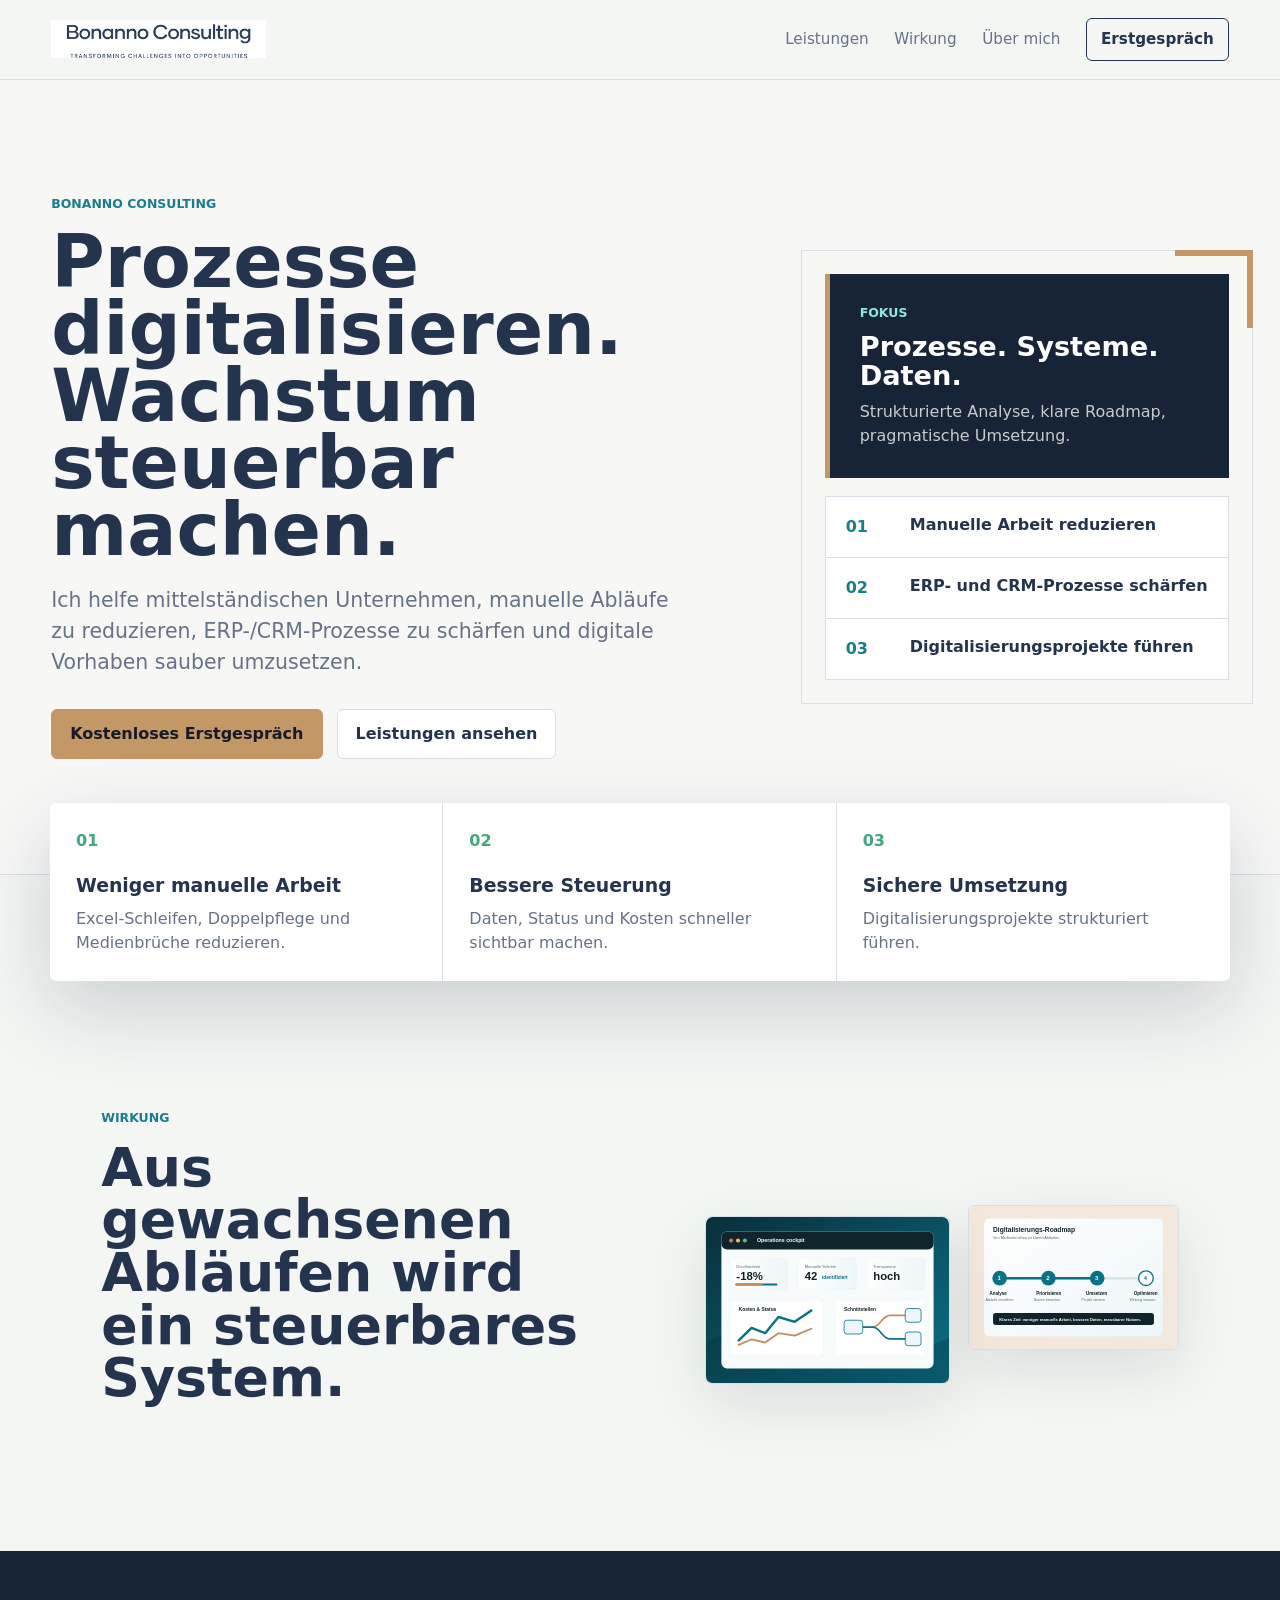
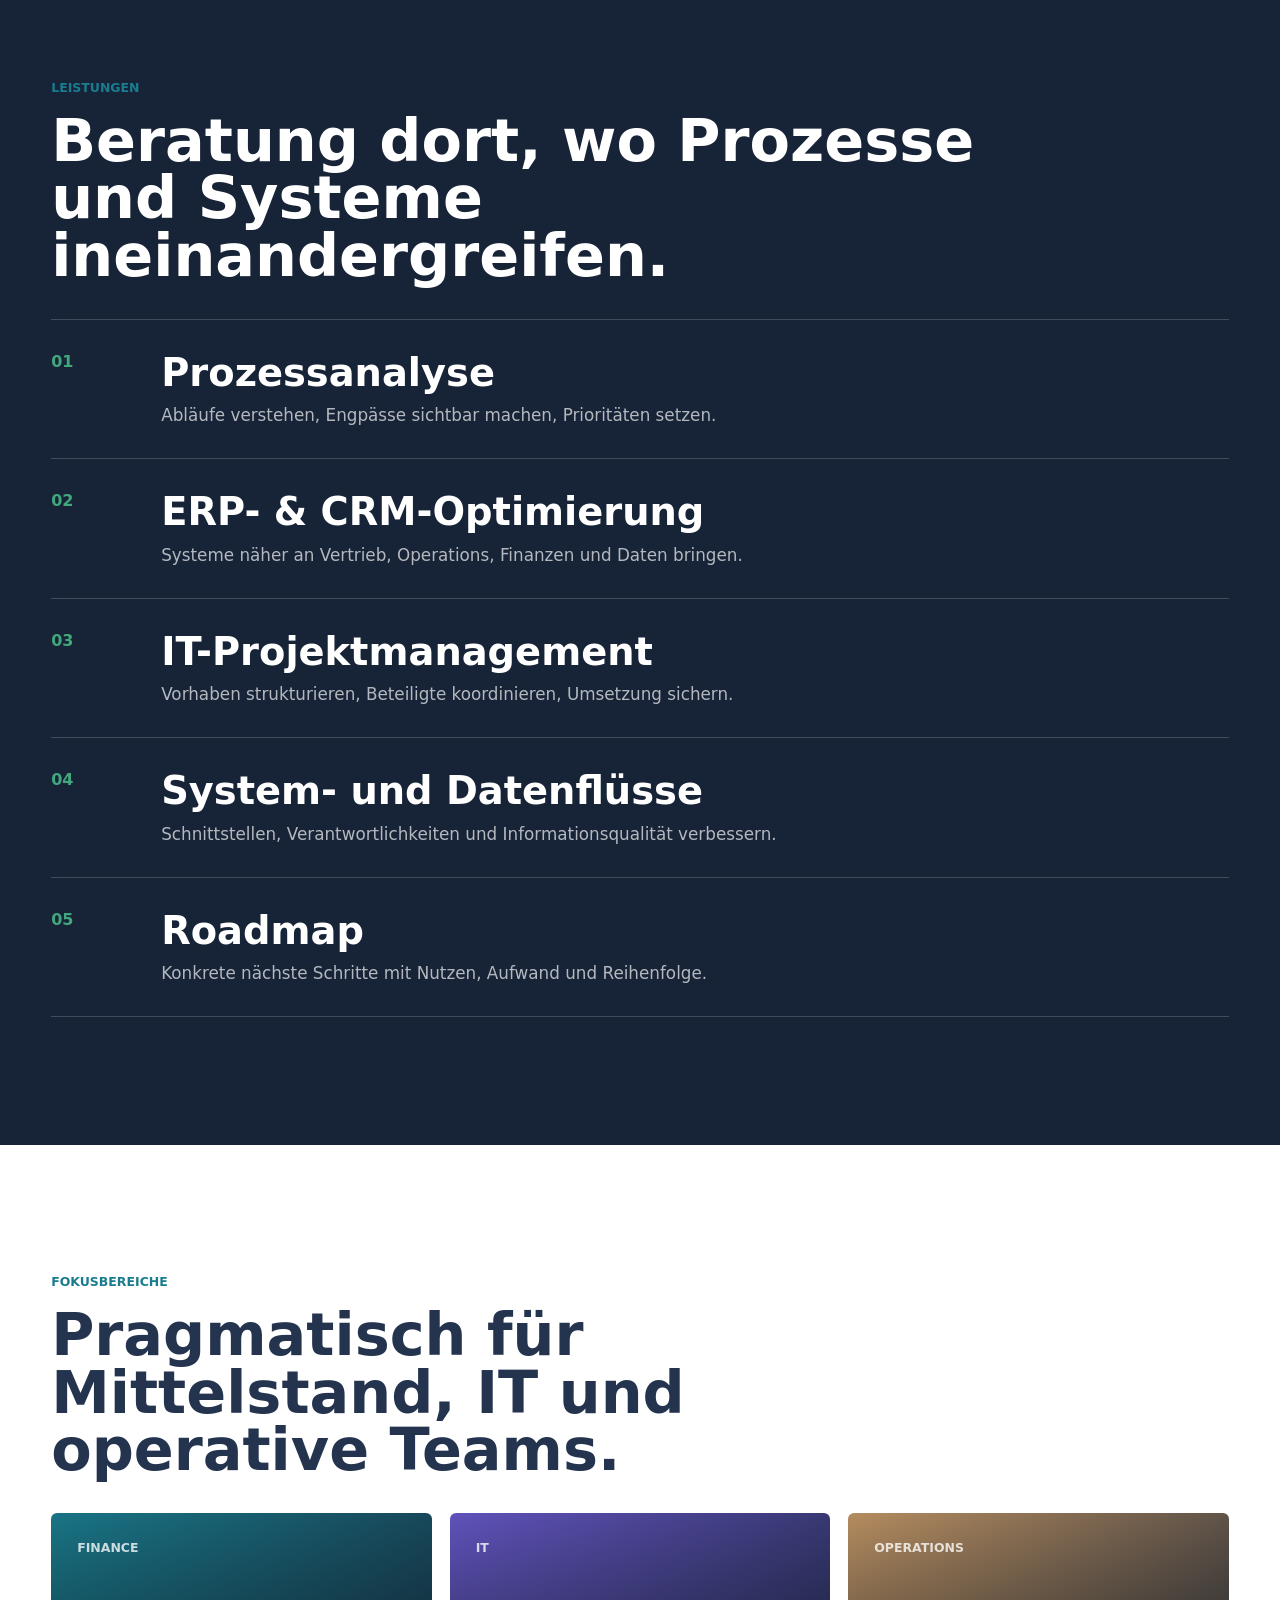
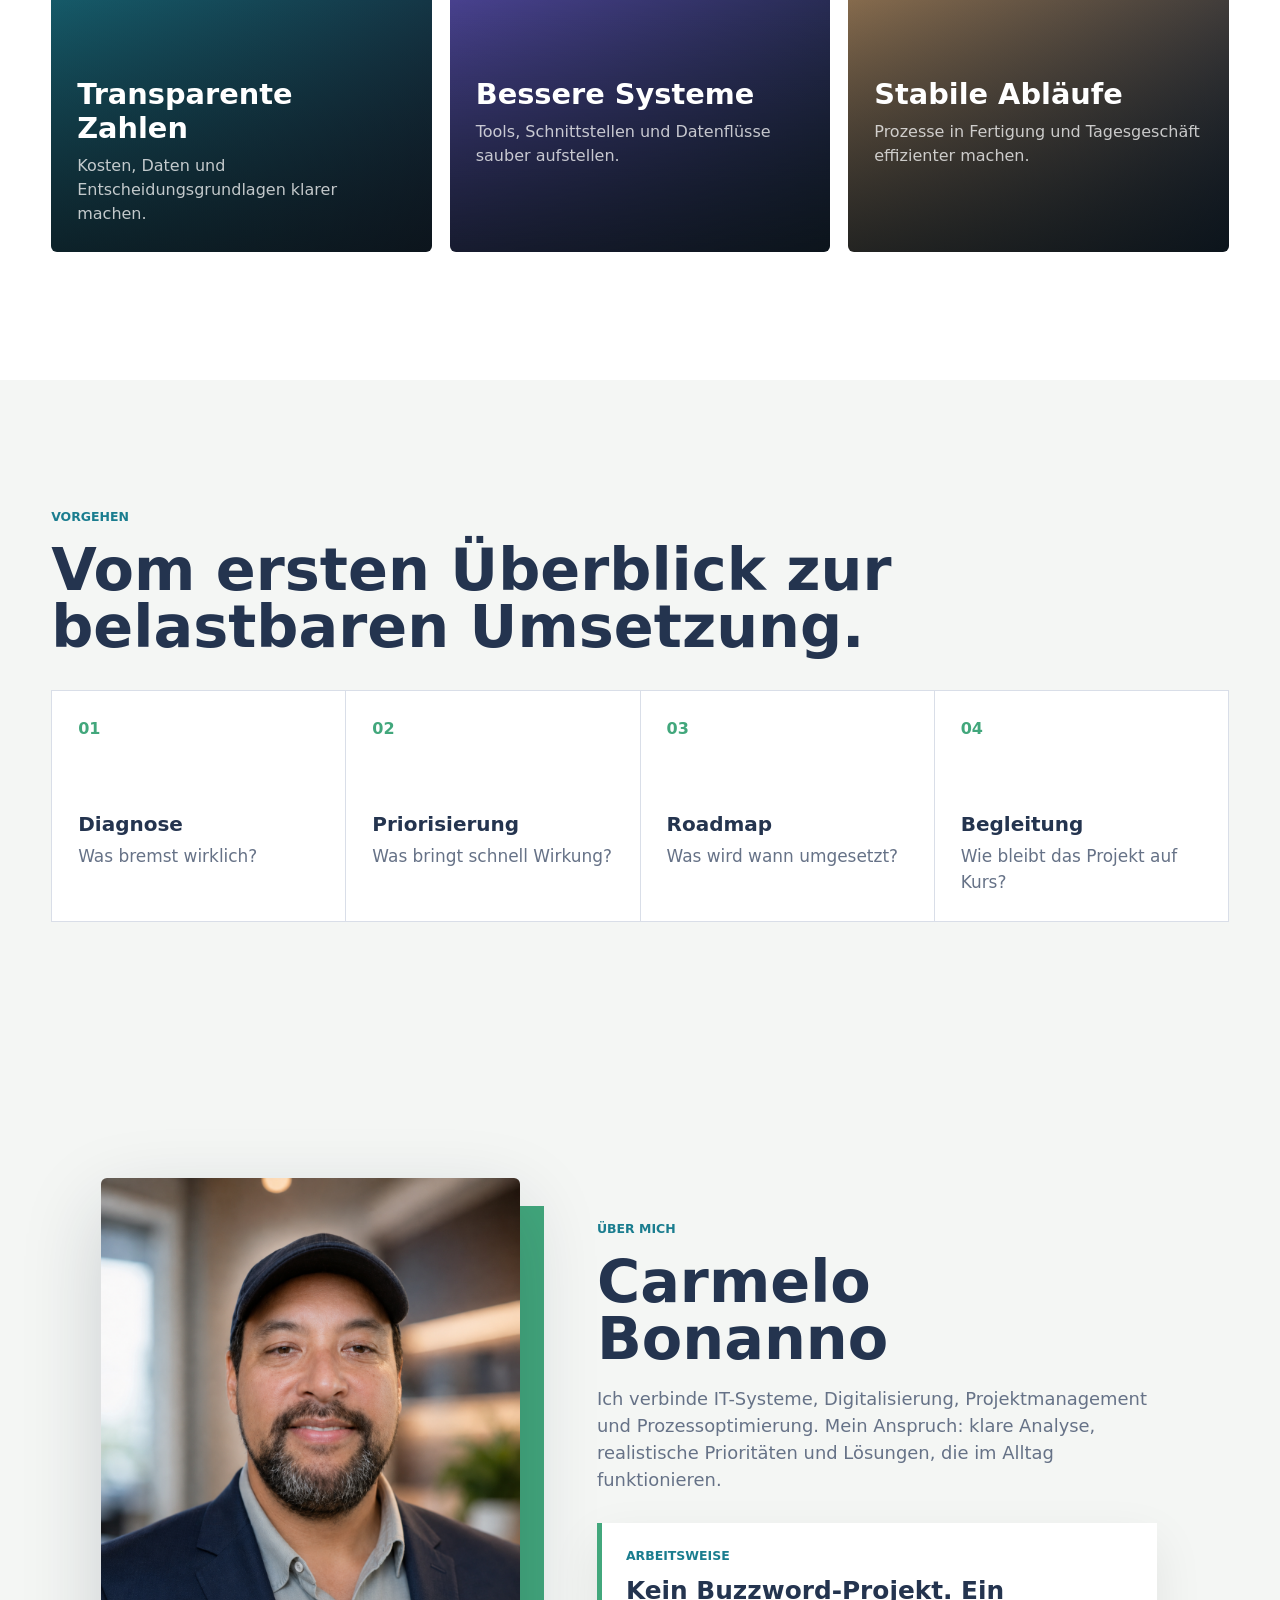
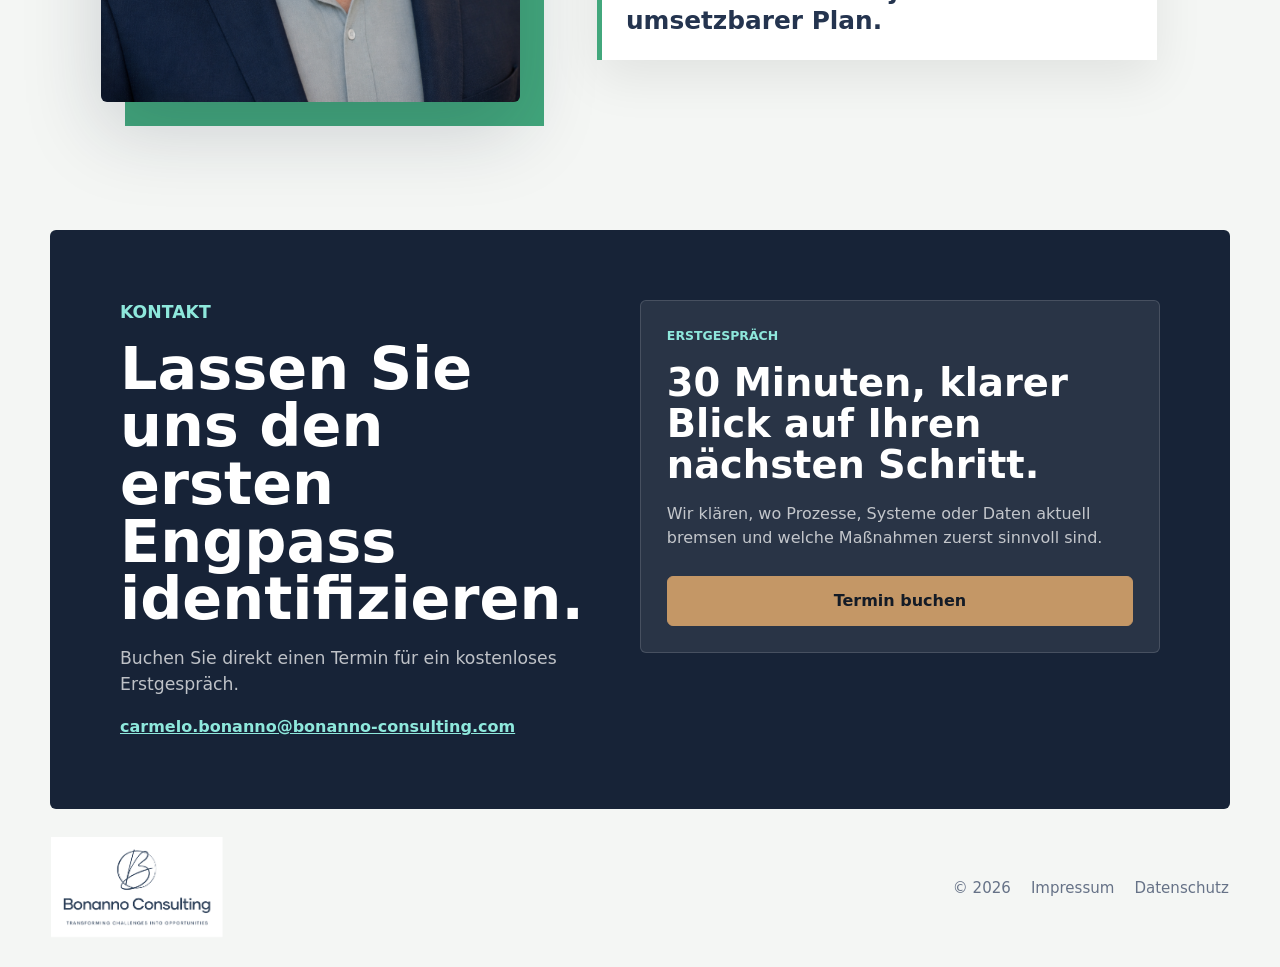
==== index.html @ 6b0d4506 "Initial Bonanno Consulting website" ====
<!doctype html>
<html lang="de">
  <head>
    <meta charset="utf-8" />
    <meta name="viewport" content="width=device-width, initial-scale=1" />
    <title>Bonanno Consulting | Digitalisierung und Prozessoptimierung</title>
    <meta
      name="description"
      content="Bonanno Consulting unterstützt mittelständische Unternehmen bei Digitalisierung, ERP-/CRM-Prozessen und IT-Projektmanagement."
    />
    <link rel="stylesheet" href="styles.css" />
  </head>
  <body>
    <header class="site-header">
      <a class="brand" href="#top" aria-label="Bonanno Consulting Startseite">
        <img src="assets/bonanno-consulting-logo.png" alt="Bonanno Consulting" />
      </a>
      <nav class="main-nav" aria-label="Hauptnavigation">
        <a href="#leistungen">Leistungen</a>
        <a href="#wirkung">Wirkung</a>
        <a href="#ueber-mich">Über mich</a>
        <a class="nav-cta" href="https://cal.eu/carmelo-bonanno" target="_blank" rel="noopener">
          Erstgespräch
        </a>
      </nav>
    </header>

    <main id="top">
      <section class="hero">
        <div class="hero-copy">
          <p class="eyebrow">Bonanno Consulting</p>
          <h1>Prozesse digitalisieren. Wachstum steuerbar machen.</h1>
          <p>
            Ich helfe mittelständischen Unternehmen, manuelle Abläufe zu reduzieren,
            ERP-/CRM-Prozesse zu schärfen und digitale Vorhaben sauber umzusetzen.
          </p>
          <div class="hero-actions">
            <a
              class="button primary"
              href="https://cal.eu/carmelo-bonanno"
              target="_blank"
              rel="noopener"
            >
              Kostenloses Erstgespräch
            </a>
            <a class="button ghost" href="#leistungen">Leistungen ansehen</a>
          </div>
        </div>

        <div class="hero-stage" aria-label="Beratungsfokus">
          <aside class="hero-card">
            <span>Fokus</span>
            <strong>Prozesse. Systeme. Daten.</strong>
            <p>Strukturierte Analyse, klare Roadmap, pragmatische Umsetzung.</p>
          </aside>
          <div class="brief-list" aria-label="Typische Ergebnisse">
            <div>
              <span>01</span>
              <strong>Manuelle Arbeit reduzieren</strong>
            </div>
            <div>
              <span>02</span>
              <strong>ERP- und CRM-Prozesse schärfen</strong>
            </div>
            <div>
              <span>03</span>
              <strong>Digitalisierungsprojekte führen</strong>
            </div>
          </div>
        </div>
      </section>

      <section class="impact-strip" aria-label="Kernnutzen">
        <article>
          <span>01</span>
          <strong>Weniger manuelle Arbeit</strong>
          <p>Excel-Schleifen, Doppelpflege und Medienbrüche reduzieren.</p>
        </article>
        <article>
          <span>02</span>
          <strong>Bessere Steuerung</strong>
          <p>Daten, Status und Kosten schneller sichtbar machen.</p>
        </article>
        <article>
          <span>03</span>
          <strong>Sichere Umsetzung</strong>
          <p>Digitalisierungsprojekte strukturiert führen.</p>
        </article>
      </section>

      <section class="section split-intro" id="wirkung" aria-labelledby="wirkung-title">
        <div>
          <p class="eyebrow">Wirkung</p>
          <h2 id="wirkung-title">Aus gewachsenen Abläufen wird ein steuerbares System.</h2>
        </div>
        <div class="visual-stack">
          <img src="assets/systems-dashboard.svg" alt="Dashboard für Prozess- und Systemtransparenz" />
          <img src="assets/process-map.svg" alt="Roadmap für Digitalisierungsprojekte" />
        </div>
      </section>

      <section class="section capabilities" id="leistungen" aria-labelledby="leistungen-title">
        <div class="section-heading">
          <p class="eyebrow">Leistungen</p>
          <h2 id="leistungen-title">Beratung dort, wo Prozesse und Systeme ineinandergreifen.</h2>
        </div>
        <div class="capability-list">
          <article>
            <span>01</span>
            <div>
              <h3>Prozessanalyse</h3>
              <p>Abläufe verstehen, Engpässe sichtbar machen, Prioritäten setzen.</p>
            </div>
          </article>
          <article>
            <span>02</span>
            <div>
              <h3>ERP- & CRM-Optimierung</h3>
              <p>Systeme näher an Vertrieb, Operations, Finanzen und Daten bringen.</p>
            </div>
          </article>
          <article>
            <span>03</span>
            <div>
              <h3>IT-Projektmanagement</h3>
              <p>Vorhaben strukturieren, Beteiligte koordinieren, Umsetzung sichern.</p>
            </div>
          </article>
          <article>
            <span>04</span>
            <div>
              <h3>System- und Datenflüsse</h3>
              <p>Schnittstellen, Verantwortlichkeiten und Informationsqualität verbessern.</p>
            </div>
          </article>
          <article>
            <span>05</span>
            <div>
              <h3>Roadmap</h3>
              <p>Konkrete nächste Schritte mit Nutzen, Aufwand und Reihenfolge.</p>
            </div>
          </article>
        </div>
      </section>

      <section class="section focus" aria-labelledby="fokus-title">
        <div class="section-heading">
          <p class="eyebrow">Fokusbereiche</p>
          <h2 id="fokus-title">Pragmatisch für Mittelstand, IT und operative Teams.</h2>
        </div>
        <div class="focus-grid">
          <article>
            <span>Finance</span>
            <h3>Transparente Zahlen</h3>
            <p>Kosten, Daten und Entscheidungsgrundlagen klarer machen.</p>
          </article>
          <article>
            <span>IT</span>
            <h3>Bessere Systeme</h3>
            <p>Tools, Schnittstellen und Datenflüsse sauber aufstellen.</p>
          </article>
          <article>
            <span>Operations</span>
            <h3>Stabile Abläufe</h3>
            <p>Prozesse in Fertigung und Tagesgeschäft effizienter machen.</p>
          </article>
        </div>
      </section>

      <section class="section method" aria-labelledby="vorgehen-title">
        <div class="section-heading">
          <p class="eyebrow">Vorgehen</p>
          <h2 id="vorgehen-title">Vom ersten Überblick zur belastbaren Umsetzung.</h2>
        </div>
        <div class="method-grid">
          <article>
            <strong>01</strong>
            <h3>Diagnose</h3>
            <p>Was bremst wirklich?</p>
          </article>
          <article>
            <strong>02</strong>
            <h3>Priorisierung</h3>
            <p>Was bringt schnell Wirkung?</p>
          </article>
          <article>
            <strong>03</strong>
            <h3>Roadmap</h3>
            <p>Was wird wann umgesetzt?</p>
          </article>
          <article>
            <strong>04</strong>
            <h3>Begleitung</h3>
            <p>Wie bleibt das Projekt auf Kurs?</p>
          </article>
        </div>
      </section>

      <section class="section about" id="ueber-mich" aria-labelledby="ueber-title">
        <div class="about-image">
          <img src="assets/carmelo-bonanno.png" alt="Carmelo Bonanno" />
        </div>
        <div class="about-copy">
          <p class="eyebrow">Über mich</p>
          <h2 id="ueber-title">Carmelo Bonanno</h2>
          <p>
            Ich verbinde IT-Systeme, Digitalisierung, Projektmanagement und
            Prozessoptimierung. Mein Anspruch: klare Analyse, realistische Prioritäten und
            Lösungen, die im Alltag funktionieren.
          </p>
          <div class="quote-card">
            <span>Arbeitsweise</span>
            <strong>Kein Buzzword-Projekt. Ein umsetzbarer Plan.</strong>
          </div>
        </div>
      </section>

      <section class="section contact" id="kontakt" aria-labelledby="kontakt-title">
        <div class="contact-copy">
          <p class="eyebrow">Kontakt</p>
          <h2 id="kontakt-title">Lassen Sie uns den ersten Engpass identifizieren.</h2>
          <p>Buchen Sie direkt einen Termin für ein kostenloses Erstgespräch.</p>
          <a href="mailto:carmelo.bonanno@bonanno-consulting.com">
            carmelo.bonanno@bonanno-consulting.com
          </a>
        </div>
        <div class="booking-card">
          <span>Erstgespräch</span>
          <strong>30 Minuten, klarer Blick auf Ihren nächsten Schritt.</strong>
          <p>
            Wir klären, wo Prozesse, Systeme oder Daten aktuell bremsen und welche
            Maßnahmen zuerst sinnvoll sind.
          </p>
          <a
            class="button primary"
            href="https://cal.eu/carmelo-bonanno"
            target="_blank"
            rel="noopener"
          >
            Termin buchen
          </a>
        </div>
      </section>
    </main>

    <footer class="site-footer">
      <img src="assets/bonanno-consulting-logo.png" alt="Bonanno Consulting" />
      <div class="footer-links">
        <span>© 2026</span>
        <a href="impressum.html">Impressum</a>
        <a href="datenschutz.html">Datenschutz</a>
      </div>
    </footer>

  </body>
</html>
---- styles.css ----
:root {
  --bg: #f4f6f4;
  --surface: #ffffff;
  --ink: #24344f;
  --muted: #667287;
  --line: #d9dee8;
  --dark: #172337;
  --dark-soft: #22324c;
  --accent: #1a7d8f;
  --green: #42a77c;
  --purple: #6758c9;
  --warm: #c49766;
  --shadow: 0 28px 80px rgba(23, 35, 55, 0.18);
}

* {
  box-sizing: border-box;
}

html {
  scroll-behavior: smooth;
}

body {
  margin: 0;
  background: var(--bg);
  color: var(--ink);
  font-family:
    "Avenir Next", Avenir, "Helvetica Neue", ui-sans-serif, system-ui, sans-serif;
  line-height: 1.5;
}

img {
  display: block;
  max-width: 100%;
}

a {
  color: inherit;
}

.site-header {
  position: sticky;
  top: 0;
  z-index: 20;
  display: flex;
  align-items: center;
  justify-content: space-between;
  gap: 24px;
  padding: 18px clamp(20px, 4vw, 58px);
  background: rgba(244, 246, 244, 0.92);
  border-bottom: 1px solid rgba(217, 223, 220, 0.9);
  backdrop-filter: blur(18px);
}

.brand {
  display: block;
  width: 218px;
  height: 38px;
  overflow: hidden;
  text-decoration: none;
}

.brand img {
  width: 218px;
  height: auto;
  transform: translateY(-72px);
}

.main-nav {
  display: flex;
  align-items: center;
  gap: clamp(14px, 2vw, 30px);
  color: var(--muted);
  font-size: 0.95rem;
}

.main-nav a {
  text-decoration: none;
}

.main-nav a:hover,
.main-nav a:focus-visible {
  color: var(--ink);
}

.nav-cta {
  padding: 9px 14px;
  border: 1px solid var(--ink);
  border-radius: 6px;
  color: var(--ink) !important;
  font-weight: 820;
}

.hero {
  position: relative;
  display: grid;
  grid-template-columns: minmax(0, 1fr) minmax(340px, 0.58fr);
  gap: clamp(34px, 6vw, 98px);
  align-items: center;
  min-height: min(700px, calc(100vh - 75px));
  padding: clamp(76px, 9vw, 118px) clamp(20px, 4vw, 58px);
  overflow: hidden;
  background: #f7f8f6;
  color: var(--ink);
  isolation: isolate;
}

.hero::after {
  display: none;
}

.hero::before {
  position: absolute;
  inset: 0;
  z-index: -1;
  border-bottom: 1px solid var(--line);
  content: "";
}

.hero-copy,
.hero-card {
  position: relative;
  z-index: 2;
}

.hero-copy {
  max-width: 820px;
}

.eyebrow {
  margin: 0 0 14px;
  color: var(--accent);
  font-size: 0.78rem;
  font-weight: 900;
  letter-spacing: 0;
  text-transform: uppercase;
}

.hero .eyebrow,
.capabilities .eyebrow {
  color: var(--accent);
}

h1,
h2,
h3,
p {
  margin-top: 0;
}

h1 {
  max-width: 780px;
  margin-bottom: 22px;
  font-family: "Avenir Next", Avenir, "Helvetica Neue", ui-sans-serif, system-ui, sans-serif;
  font-size: clamp(2.9rem, 5.7vw, 5.55rem);
  font-weight: 900;
  line-height: 0.92;
  letter-spacing: 0;
}

h2 {
  max-width: 930px;
  margin-bottom: 18px;
  font-size: clamp(2.2rem, 4.6vw, 4.25rem);
  line-height: 0.98;
  letter-spacing: 0;
}

h3 {
  margin-bottom: 8px;
  font-size: 1.25rem;
  line-height: 1.18;
}

.hero-copy p:not(.eyebrow) {
  max-width: 640px;
  color: var(--muted);
  font-size: clamp(1.1rem, 1.6vw, 1.32rem);
}

.hero-actions {
  display: flex;
  flex-wrap: wrap;
  gap: 14px;
  margin-top: 32px;
}

.button {
  display: inline-flex;
  min-height: 50px;
  align-items: center;
  justify-content: center;
  padding: 12px 18px;
  border-radius: 6px;
  font-weight: 860;
  text-decoration: none;
  cursor: pointer;
}

.button.primary {
  border: 1px solid var(--warm);
  background: var(--warm);
  color: #141b26;
}

.button.ghost {
  border: 1px solid var(--line);
  background: #fff;
  color: var(--ink);
}

.button:hover,
.button:focus-visible {
  transform: translateY(-1px);
}

.hero-stage {
  position: relative;
  z-index: 2;
  display: grid;
  gap: 18px;
}

.hero-stage::before {
  position: absolute;
  inset: -24px;
  z-index: -1;
  border: 1px solid var(--line);
  content: "";
}

.hero-stage::after {
  position: absolute;
  top: -24px;
  right: -24px;
  width: 72px;
  height: 72px;
  border-top: 6px solid var(--warm);
  border-right: 6px solid var(--warm);
  content: "";
}

.hero-card {
  padding: 30px;
  border-left: 5px solid var(--warm);
  background: var(--dark);
  color: #fff;
}

.hero-card span,
.quote-card span,
.focus-grid span {
  display: block;
  margin-bottom: 10px;
  color: #8ee8dc;
  font-size: 0.78rem;
  font-weight: 900;
  text-transform: uppercase;
}

.brief-list {
  display: grid;
  border: 1px solid var(--line);
  background: #fff;
}

.brief-list div {
  display: grid;
  grid-template-columns: 48px minmax(0, 1fr);
  gap: 16px;
  padding: 18px 20px;
  border-bottom: 1px solid var(--line);
}

.brief-list div:last-child {
  border-bottom: 0;
}

.brief-list span {
  color: var(--accent);
  font-weight: 900;
}

.brief-list strong {
  font-size: 1rem;
  line-height: 1.25;
}

.hero-card strong {
  display: block;
  margin-bottom: 10px;
  font-size: 1.7rem;
  line-height: 1.05;
}

.hero-card p {
  margin-bottom: 0;
  color: rgba(255, 255, 255, 0.76);
}

.impact-strip {
  position: relative;
  z-index: 3;
  display: grid;
  grid-template-columns: repeat(3, minmax(0, 1fr));
  max-width: 1180px;
  margin: -72px auto 0;
  border-radius: 6px;
  background: #fff;
  box-shadow: var(--shadow);
}

.impact-strip article {
  min-height: 160px;
  padding: 26px;
  border-right: 1px solid var(--line);
}

.impact-strip article:last-child {
  border-right: 0;
}

.impact-strip span {
  display: block;
  margin-bottom: 18px;
  color: var(--green);
  font-weight: 900;
}

.impact-strip strong {
  display: block;
  margin-bottom: 8px;
  font-size: 1.18rem;
}

.impact-strip p {
  margin-bottom: 0;
  color: var(--muted);
}

.section {
  padding: clamp(78px, 10vw, 132px) clamp(20px, 4vw, 58px);
}

.section-heading,
.split-intro,
.capability-list,
.focus-grid,
.method-grid,
.about,
.contact {
  max-width: 1180px;
  margin-right: auto;
  margin-left: auto;
}

.section-heading {
  margin-bottom: 34px;
}

.split-intro {
  display: grid;
  grid-template-columns: minmax(520px, 1fr) minmax(420px, 0.9fr);
  gap: clamp(32px, 6vw, 86px);
  align-items: center;
}

.split-intro h2 {
  font-size: clamp(2.6rem, 4.2vw, 4.7rem);
}

.visual-stack {
  display: grid;
  grid-template-columns: 1fr 0.86fr;
  gap: 18px;
  align-items: end;
}

.visual-stack img {
  width: 100%;
  border: 1px solid var(--line);
  border-radius: 6px;
  box-shadow: 0 20px 60px rgba(8, 15, 18, 0.1);
}

.visual-stack img:first-child {
  transform: translateY(34px);
}

.capabilities {
  background: var(--dark);
  color: #fff;
}

.capability-list {
  border-top: 1px solid rgba(255, 255, 255, 0.18);
}

.capability-list article {
  display: grid;
  grid-template-columns: 90px minmax(0, 1fr);
  gap: 20px;
  padding: 30px 0;
  border-bottom: 1px solid rgba(255, 255, 255, 0.18);
}

.capability-list span {
  color: var(--green);
  font-weight: 900;
}

.capability-list h3 {
  max-width: 680px;
  font-size: clamp(1.6rem, 3vw, 2.5rem);
}

.capability-list p {
  max-width: 680px;
  margin-bottom: 0;
  color: rgba(255, 255, 255, 0.68);
  font-size: 1.05rem;
}

.focus {
  background: #fff;
}

.focus-grid {
  display: grid;
  grid-template-columns: repeat(3, minmax(0, 1fr));
  gap: 18px;
}

.focus-grid article {
  min-height: 300px;
  padding: 26px;
  border-radius: 6px;
  color: #fff;
  background:
    linear-gradient(180deg, rgba(8, 15, 18, 0.08), rgba(8, 15, 18, 0.72)),
    linear-gradient(135deg, var(--accent), var(--dark));
}

.focus-grid article:nth-child(2) {
  background:
    linear-gradient(180deg, rgba(8, 15, 18, 0.08), rgba(8, 15, 18, 0.74)),
    linear-gradient(135deg, var(--purple), var(--dark));
}

.focus-grid article:nth-child(3) {
  background:
    linear-gradient(180deg, rgba(8, 15, 18, 0.08), rgba(8, 15, 18, 0.74)),
    linear-gradient(135deg, var(--warm), var(--dark));
}

.focus-grid span {
  color: rgba(255, 255, 255, 0.78);
}

.focus-grid h3 {
  margin-top: 120px;
  font-size: 1.8rem;
}

.focus-grid p {
  margin-bottom: 0;
  color: rgba(255, 255, 255, 0.75);
}

.method {
  background: var(--bg);
}

.method-grid {
  display: grid;
  grid-template-columns: repeat(4, minmax(0, 1fr));
  gap: 1px;
  background: var(--line);
  border: 1px solid var(--line);
}

.method-grid article {
  min-height: 230px;
  padding: 26px;
  background: #fff;
}

.method-grid strong {
  display: block;
  margin-bottom: 72px;
  color: var(--green);
}

.method-grid p {
  margin-bottom: 0;
  color: var(--muted);
  font-size: 1.06rem;
}

.about {
  display: grid;
  grid-template-columns: minmax(300px, 0.72fr) minmax(0, 1fr);
  gap: clamp(32px, 6vw, 82px);
  align-items: center;
}

.about-image {
  position: relative;
}

.about-image::before {
  position: absolute;
  inset: 28px -24px -24px 24px;
  z-index: -1;
  background: var(--green);
  content: "";
}

.about-image img {
  width: 100%;
  max-height: 640px;
  border-radius: 6px;
  box-shadow: var(--shadow);
  object-fit: cover;
  object-position: center top;
}

.about-copy p:not(.eyebrow) {
  max-width: 660px;
  color: var(--muted);
  font-size: 1.12rem;
}

.quote-card {
  max-width: 560px;
  margin-top: 30px;
  padding: 24px;
  border-left: 5px solid var(--green);
  background: #fff;
  box-shadow: 0 18px 50px rgba(8, 15, 18, 0.08);
}

.quote-card span {
  color: var(--accent);
}

.quote-card strong {
  font-size: 1.55rem;
  line-height: 1.18;
}

.contact {
  display: grid;
  grid-template-columns: minmax(0, 0.92fr) minmax(340px, 1.08fr);
  gap: clamp(30px, 6vw, 82px);
  align-items: start;
  padding: clamp(42px, 6vw, 70px);
  border-radius: 6px;
  background: var(--dark);
  color: #fff;
}

.contact .eyebrow {
  color: #8ee8dc;
}

.contact-copy p {
  max-width: 520px;
  color: rgba(255, 255, 255, 0.72);
  font-size: 1.08rem;
}

.contact-copy a {
  color: #8ee8dc;
  font-weight: 860;
}

.booking-card {
  display: grid;
  gap: 16px;
  padding: 26px;
  border: 1px solid rgba(255, 255, 255, 0.14);
  border-radius: 6px;
  background: rgba(255, 255, 255, 0.08);
}

.booking-card span {
  color: #8ee8dc;
  font-size: 0.78rem;
  font-weight: 900;
  text-transform: uppercase;
}

.booking-card strong {
  max-width: 520px;
  font-size: clamp(1.6rem, 3vw, 2.45rem);
  line-height: 1.08;
}

.booking-card p {
  max-width: 560px;
  margin-bottom: 10px;
  color: rgba(255, 255, 255, 0.72);
}

.site-footer {
  display: flex;
  align-items: center;
  justify-content: space-between;
  gap: 18px;
  padding: 28px clamp(20px, 4vw, 58px);
  color: var(--muted);
  font-size: 0.94rem;
}

.site-footer img {
  width: 174px;
  height: auto;
}

.footer-links {
  display: flex;
  gap: 20px;
}

.footer-links a,
.back-link {
  text-decoration: none;
}

.footer-links a:hover,
.footer-links a:focus-visible,
.back-link:hover,
.back-link:focus-visible {
  color: var(--ink);
}

.legal-page {
  max-width: 760px;
  padding: clamp(44px, 8vw, 90px) 22px;
  margin: 0 auto;
}

.legal-page h1 {
  margin-top: 42px;
  font-size: clamp(2.6rem, 6vw, 4.6rem);
}

.legal-note {
  padding: 18px;
  border-left: 4px solid var(--green);
  background: #fff;
}

@media (max-width: 980px) {
  .hero {
    grid-template-columns: 1fr;
    background: #f7f8f6;
  }

  .impact-strip,
  .split-intro,
  .visual-stack,
  .focus-grid,
  .method-grid,
  .about,
  .contact {
    grid-template-columns: 1fr;
  }

  .impact-strip article {
    border-right: 0;
    border-bottom: 1px solid var(--line);
  }

  .impact-strip article:last-child {
    border-bottom: 0;
  }

  .visual-stack img:first-child {
    transform: none;
  }

  .hero-stage::before,
  .hero-stage::after {
    display: none;
  }
}

@media (max-width: 760px) {
  .site-header {
    position: static;
    align-items: flex-start;
    flex-direction: column;
  }

  .brand img {
    width: 206px;
  }

  .main-nav {
    width: 100%;
    flex-wrap: wrap;
    gap: 10px;
  }

  .nav-cta,
  .hero-actions,
  .button {
    width: 100%;
  }

  .hero,
  .section {
    padding-right: 18px;
    padding-left: 18px;
  }

  .impact-strip {
    margin-right: 18px;
    margin-left: 18px;
  }

  h1 {
    font-size: clamp(3rem, 16vw, 4.7rem);
  }

  .capability-list article {
    grid-template-columns: 1fr;
    gap: 10px;
  }

  .contact,
  .booking-card {
    padding: 22px;
  }

  .site-footer {
    align-items: flex-start;
    flex-direction: column;
  }
}
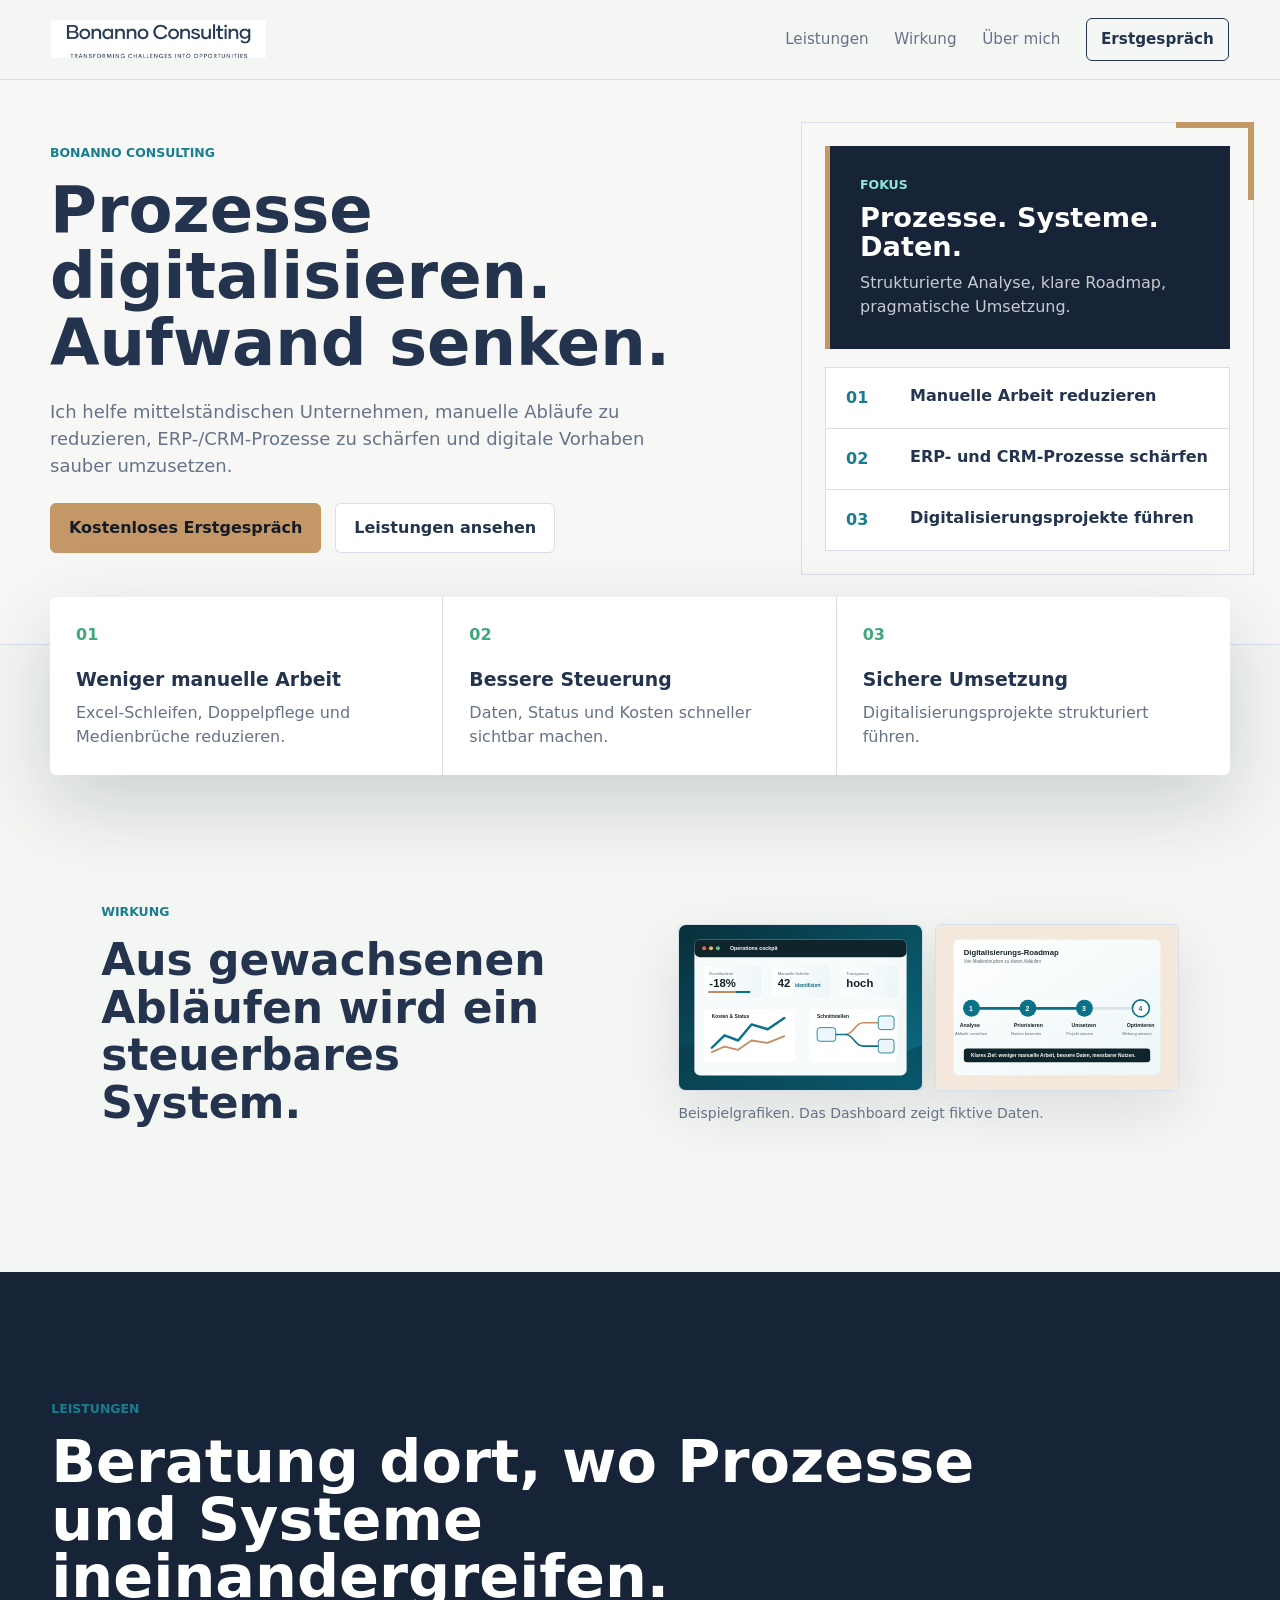
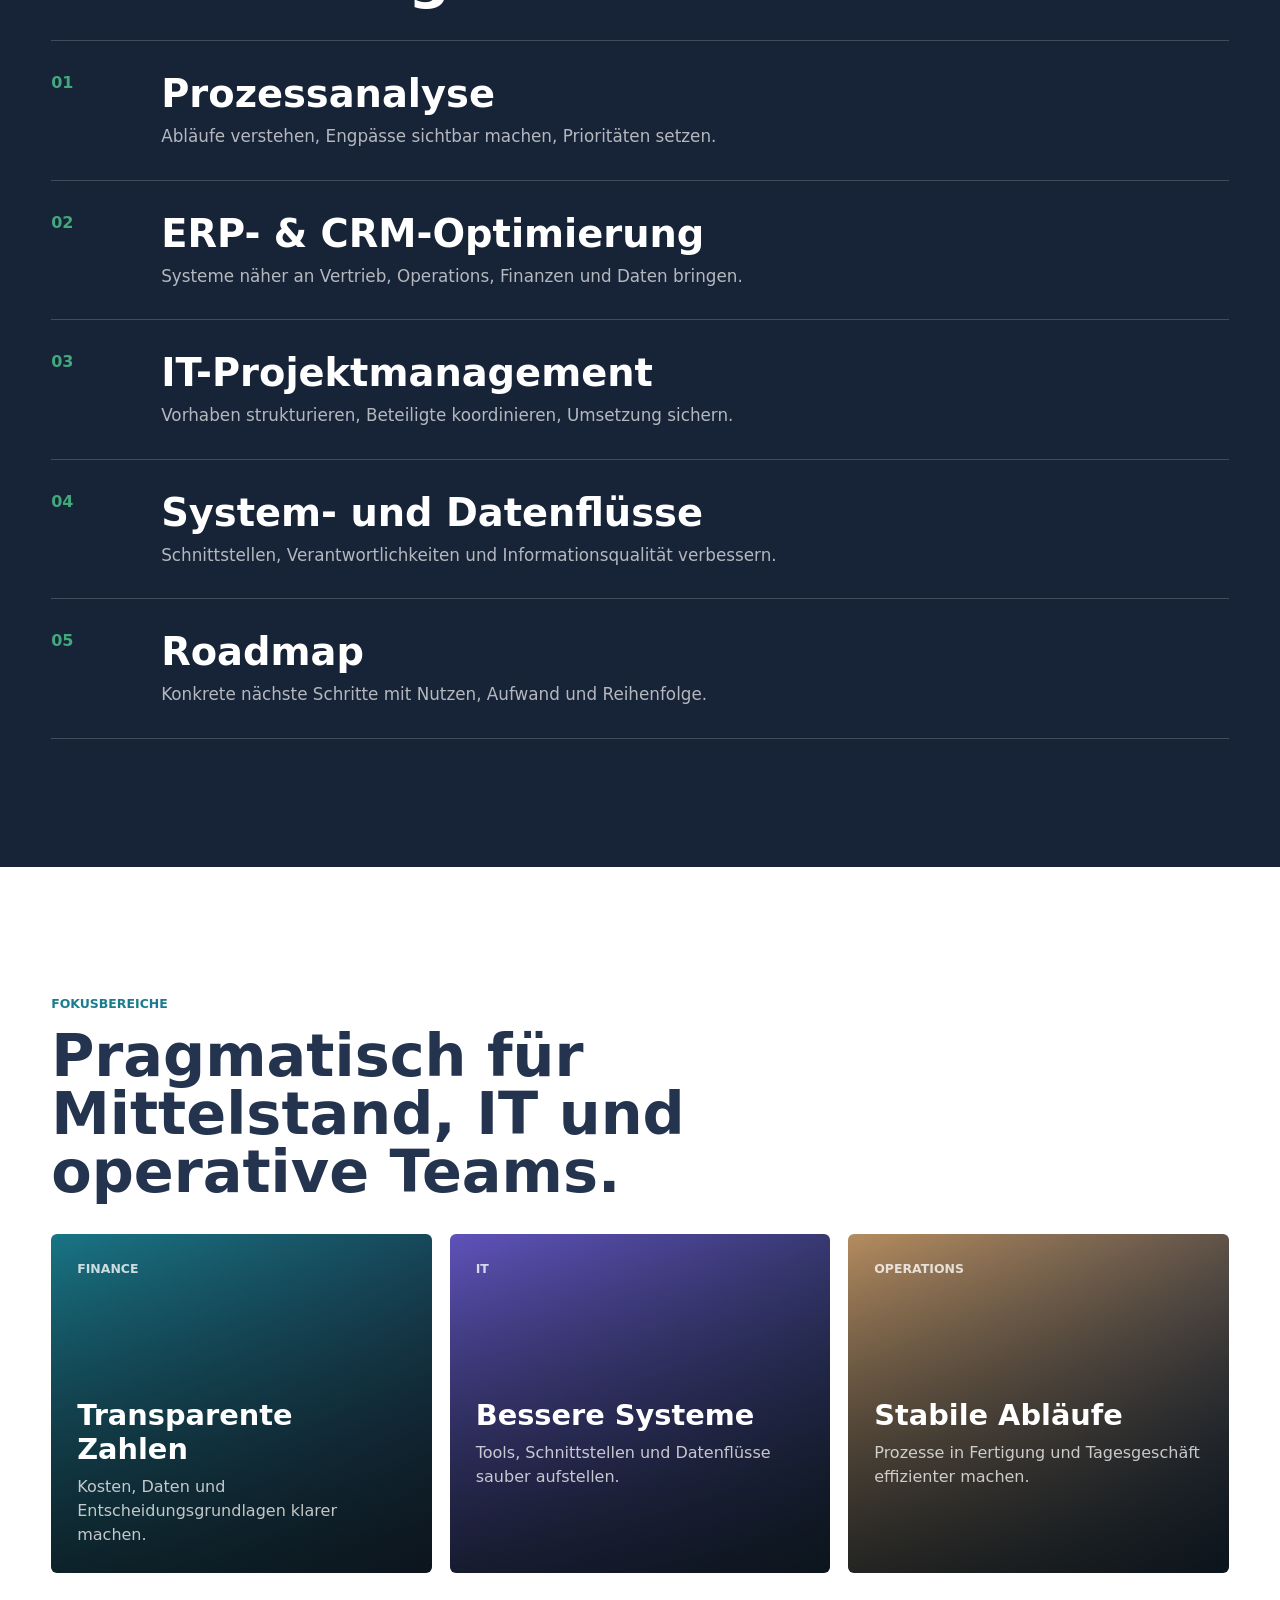
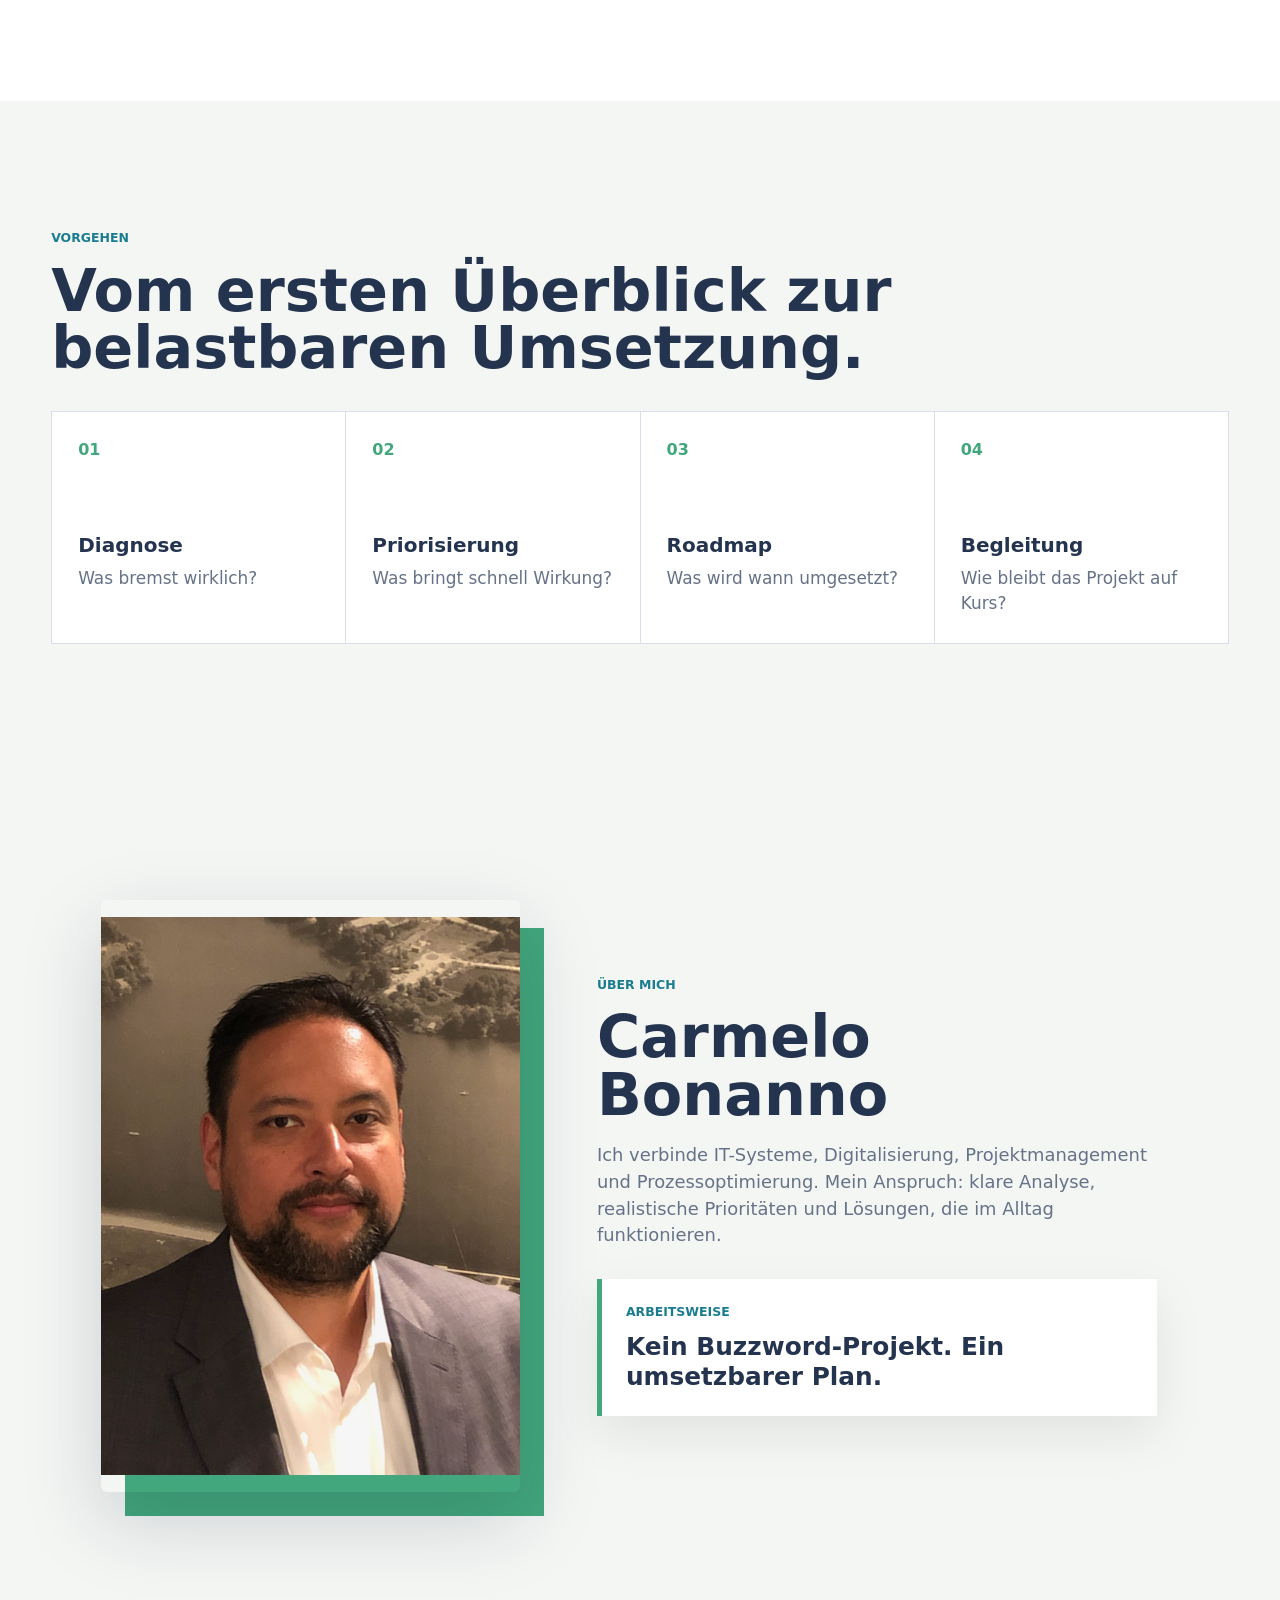
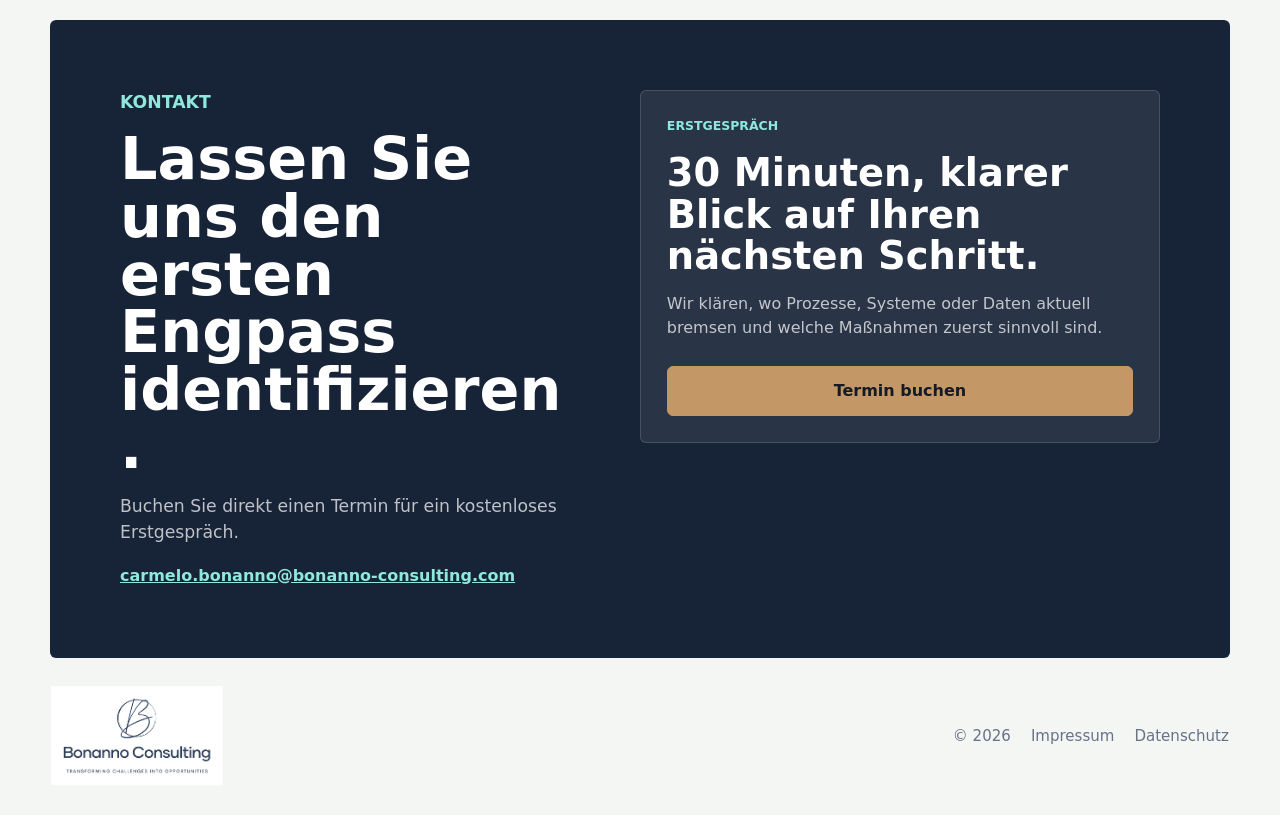
==== commit 455badea: "Fix responsive layouts, booking links and privacy notice" ====
--- a/index.html
+++ b/index.html
@@ -9,6 +9,7 @@
       content="Bonanno Consulting unterstützt mittelständische Unternehmen bei Digitalisierung, ERP-/CRM-Prozessen und IT-Projektmanagement."
     />
     <link rel="stylesheet" href="styles.css" />
+    <link rel="icon" href="assets/bonanno-consulting-logo.png" type="image/png" />
   </head>
   <body>
     <header class="site-header">
@@ -19,7 +20,7 @@
         <a href="#leistungen">Leistungen</a>
         <a href="#wirkung">Wirkung</a>
         <a href="#ueber-mich">Über mich</a>
-        <a class="nav-cta" href="https://cal.eu/carmelo-bonanno" target="_blank" rel="noopener">
+        <a class="nav-cta" href="https://cal.eu/carmelo-bonanno/30min" target="_blank" rel="noopener">
           Erstgespräch
         </a>
       </nav>
@@ -29,7 +30,7 @@
       <section class="hero">
         <div class="hero-copy">
           <p class="eyebrow">Bonanno Consulting</p>
-          <h1>Prozesse digitalisieren. Wachstum steuerbar machen.</h1>
+          <h1>Prozesse digitalisieren. Aufwand senken.</h1>
           <p>
             Ich helfe mittelständischen Unternehmen, manuelle Abläufe zu reduzieren,
             ERP-/CRM-Prozesse zu schärfen und digitale Vorhaben sauber umzusetzen.
@@ -37,7 +38,7 @@
           <div class="hero-actions">
             <a
               class="button primary"
-              href="https://cal.eu/carmelo-bonanno"
+              href="https://cal.eu/carmelo-bonanno/30min"
               target="_blank"
               rel="noopener"
             >
@@ -93,10 +94,11 @@
           <p class="eyebrow">Wirkung</p>
           <h2 id="wirkung-title">Aus gewachsenen Abläufen wird ein steuerbares System.</h2>
         </div>
-        <div class="visual-stack">
-          <img src="assets/systems-dashboard.svg" alt="Dashboard für Prozess- und Systemtransparenz" />
-          <img src="assets/process-map.svg" alt="Roadmap für Digitalisierungsprojekte" />
-        </div>
+        <figure class="visual-stack">
+          <img src="assets/systems-dashboard.svg" alt="Beispiel-Dashboard für Prozess- und Systemtransparenz" width="1200" height="820" loading="lazy" />
+          <img src="assets/process-map.svg" alt="Beispiel-Roadmap für Digitalisierungsprojekte" width="1200" height="820" loading="lazy" />
+          <figcaption>Beispielgrafiken. Das Dashboard zeigt fiktive Daten.</figcaption>
+        </figure>
       </section>
 
       <section class="section capabilities" id="leistungen" aria-labelledby="leistungen-title">
@@ -198,7 +200,7 @@
 
       <section class="section about" id="ueber-mich" aria-labelledby="ueber-title">
         <div class="about-image">
-          <img src="assets/carmelo-bonanno.png" alt="Carmelo Bonanno" />
+          <img src="assets/carmelo-bonanno.png" alt="Carmelo Bonanno" width="595" height="842" loading="lazy" />
         </div>
         <div class="about-copy">
           <p class="eyebrow">Über mich</p>
@@ -233,7 +235,7 @@
           </p>
           <a
             class="button primary"
-            href="https://cal.eu/carmelo-bonanno"
+            href="https://cal.eu/carmelo-bonanno/30min"
             target="_blank"
             rel="noopener"
           >
--- a/styles.css
+++ b/styles.css
@@ -28,6 +28,7 @@
   font-family:
     "Avenir Next", Avenir, "Helvetica Neue", ui-sans-serif, system-ui, sans-serif;
   line-height: 1.5;
+  overflow-wrap: anywhere;
 }
 
 img {
@@ -98,8 +99,7 @@
   grid-template-columns: minmax(0, 1fr) minmax(340px, 0.58fr);
   gap: clamp(34px, 6vw, 98px);
   align-items: center;
-  min-height: min(700px, calc(100vh - 75px));
-  padding: clamp(76px, 9vw, 118px) clamp(20px, 4vw, 58px);
+  padding: 64px max(24px, calc((100% - 1180px) / 2)) 92px;
   overflow: hidden;
   background: #f7f8f6;
   color: var(--ink);
@@ -126,6 +126,14 @@
 
 .hero-copy {
   max-width: 820px;
+  min-width: 0;
+}
+
+.hero h1 {
+  font-size: 4rem;
+  font-weight: 780;
+  line-height: 1.04;
+  text-wrap: balance;
 }
 
 .eyebrow {
@@ -175,15 +183,16 @@
 
 .hero-copy p:not(.eyebrow) {
   max-width: 640px;
+  margin-bottom: 0;
   color: var(--muted);
-  font-size: clamp(1.1rem, 1.6vw, 1.32rem);
+  font-size: 1.125rem;
 }
 
 .hero-actions {
   display: flex;
   flex-wrap: wrap;
   gap: 14px;
-  margin-top: 32px;
+  margin-top: 24px;
 }
 
 .button {
@@ -194,6 +203,7 @@
   padding: 12px 18px;
   border-radius: 6px;
   font-weight: 860;
+  text-align: center;
   text-decoration: none;
   cursor: pointer;
 }
@@ -219,6 +229,7 @@
   position: relative;
   z-index: 2;
   display: grid;
+  grid-template-columns: minmax(0, 1fr);
   gap: 18px;
 }
 
@@ -305,7 +316,7 @@
   display: grid;
   grid-template-columns: repeat(3, minmax(0, 1fr));
   max-width: 1180px;
-  margin: -72px auto 0;
+  margin: -48px auto 0;
   border-radius: 6px;
   background: #fff;
   box-shadow: var(--shadow);
@@ -361,31 +372,35 @@
 
 .split-intro {
   display: grid;
-  grid-template-columns: minmax(520px, 1fr) minmax(420px, 0.9fr);
+  grid-template-columns: minmax(0, 1fr) minmax(0, 1fr);
   gap: clamp(32px, 6vw, 86px);
   align-items: center;
 }
 
 .split-intro h2 {
-  font-size: clamp(2.6rem, 4.2vw, 4.7rem);
+  font-size: 2.75rem;
+  line-height: 1.08;
 }
 
 .visual-stack {
   display: grid;
-  grid-template-columns: 1fr 0.86fr;
-  gap: 18px;
-  align-items: end;
+  grid-template-columns: repeat(2, minmax(0, 1fr));
+  gap: 12px;
+  margin: 0;
 }
 
 .visual-stack img {
   width: 100%;
+  height: auto;
   border: 1px solid var(--line);
   border-radius: 6px;
   box-shadow: 0 20px 60px rgba(8, 15, 18, 0.1);
 }
 
-.visual-stack img:first-child {
-  transform: translateY(34px);
+.visual-stack figcaption {
+  grid-column: 1 / -1;
+  color: var(--muted);
+  font-size: 0.875rem;
 }
 
 .capabilities {
@@ -519,6 +534,7 @@
 
 .about-image img {
   width: 100%;
+  height: auto;
   max-height: 640px;
   border-radius: 6px;
   box-shadow: var(--shadow);
@@ -637,26 +653,93 @@
 }
 
 .legal-page {
-  max-width: 760px;
-  padding: clamp(44px, 8vw, 90px) 22px;
+  max-width: 46rem;
+  padding: 36px 22px 64px;
   margin: 0 auto;
+  line-height: 1.65;
 }
 
 .legal-page h1 {
-  margin-top: 42px;
-  font-size: clamp(2.6rem, 6vw, 4.6rem);
-}
-
-.legal-note {
-  padding: 18px;
-  border-left: 4px solid var(--green);
-  background: #fff;
+  margin: 24px 0;
+  font-size: 2.5rem;
+  font-weight: 750;
+  line-height: 1.14;
+}
+
+.legal-page h2 {
+  margin-bottom: 12px;
+  font-size: 1.5rem;
+  line-height: 1.25;
+  scroll-margin-top: 20px;
+}
+
+.privacy-page > h2 {
+  margin-top: 32px;
+  padding-top: 24px;
+  border-top: 1px solid var(--line);
+}
+
+.legal-page a {
+  color: #155969;
+  text-underline-offset: 0.18em;
+}
+
+.legal-page .back-link {
+  text-decoration: underline;
+}
+
+a:focus-visible {
+  outline: 2px solid currentColor;
+  outline-offset: 3px;
+}
+
+.privacy-contents {
+  padding: 18px 22px;
+  border-block: 1px solid var(--line);
+  background: var(--surface);
+}
+
+.privacy-contents h2 {
+  margin-bottom: 8px;
+  font-size: 1.125rem;
+}
+
+.privacy-contents ul {
+  margin: 0;
+  padding-inline-start: 1.2em;
+}
+
+.privacy-contents li + li {
+  margin-top: 6px;
+}
+
+.privacy-footer {
+  margin-top: 24px;
+}
+
+@media (min-width: 640px) {
+  .privacy-contents ul {
+    display: grid;
+    grid-template-columns: repeat(2, minmax(0, 1fr));
+    gap: 6px 24px;
+    grid-auto-flow: column;
+    grid-template-rows: repeat(4, auto);
+  }
+
+  .privacy-contents li + li {
+    margin-top: 0;
+  }
 }
 
 @media (max-width: 980px) {
   .hero {
-    grid-template-columns: 1fr;
-    background: #f7f8f6;
+    grid-template-columns: minmax(0, 1fr);
+    padding: 44px 24px 34px;
+    gap: 28px;
+  }
+
+  .hero h1 {
+    font-size: 3.25rem;
   }
 
   .impact-strip,
@@ -666,7 +749,11 @@
   .method-grid,
   .about,
   .contact {
-    grid-template-columns: 1fr;
+    grid-template-columns: minmax(0, 1fr);
+  }
+
+  .impact-strip {
+    margin: 0 24px;
   }
 
   .impact-strip article {
@@ -676,10 +763,6 @@
 
   .impact-strip article:last-child {
     border-bottom: 0;
-  }
-
-  .visual-stack img:first-child {
-    transform: none;
   }
 
   .hero-stage::before,
@@ -693,6 +776,7 @@
     position: static;
     align-items: flex-start;
     flex-direction: column;
+    gap: 12px;
   }
 
   .brand img {
@@ -711,6 +795,10 @@
     width: 100%;
   }
 
+  .nav-cta {
+    text-align: center;
+  }
+
   .hero,
   .section {
     padding-right: 18px;
@@ -722,8 +810,12 @@
     margin-left: 18px;
   }
 
-  h1 {
-    font-size: clamp(3rem, 16vw, 4.7rem);
+  .hero h1 {
+    font-size: 2.5rem;
+  }
+
+  .split-intro h2 {
+    font-size: 2rem;
   }
 
   .capability-list article {
@@ -736,8 +828,24 @@
     padding: 22px;
   }
 
+  .about-image::before {
+    inset: 14px -10px -14px 10px;
+  }
+
   .site-footer {
     align-items: flex-start;
     flex-direction: column;
   }
 }
+
+@media (max-width: 360px) {
+  .hero h1 {
+    font-size: 2.125rem;
+  }
+}
+
+@media (prefers-reduced-motion: reduce) {
+  html {
+    scroll-behavior: auto;
+  }
+}
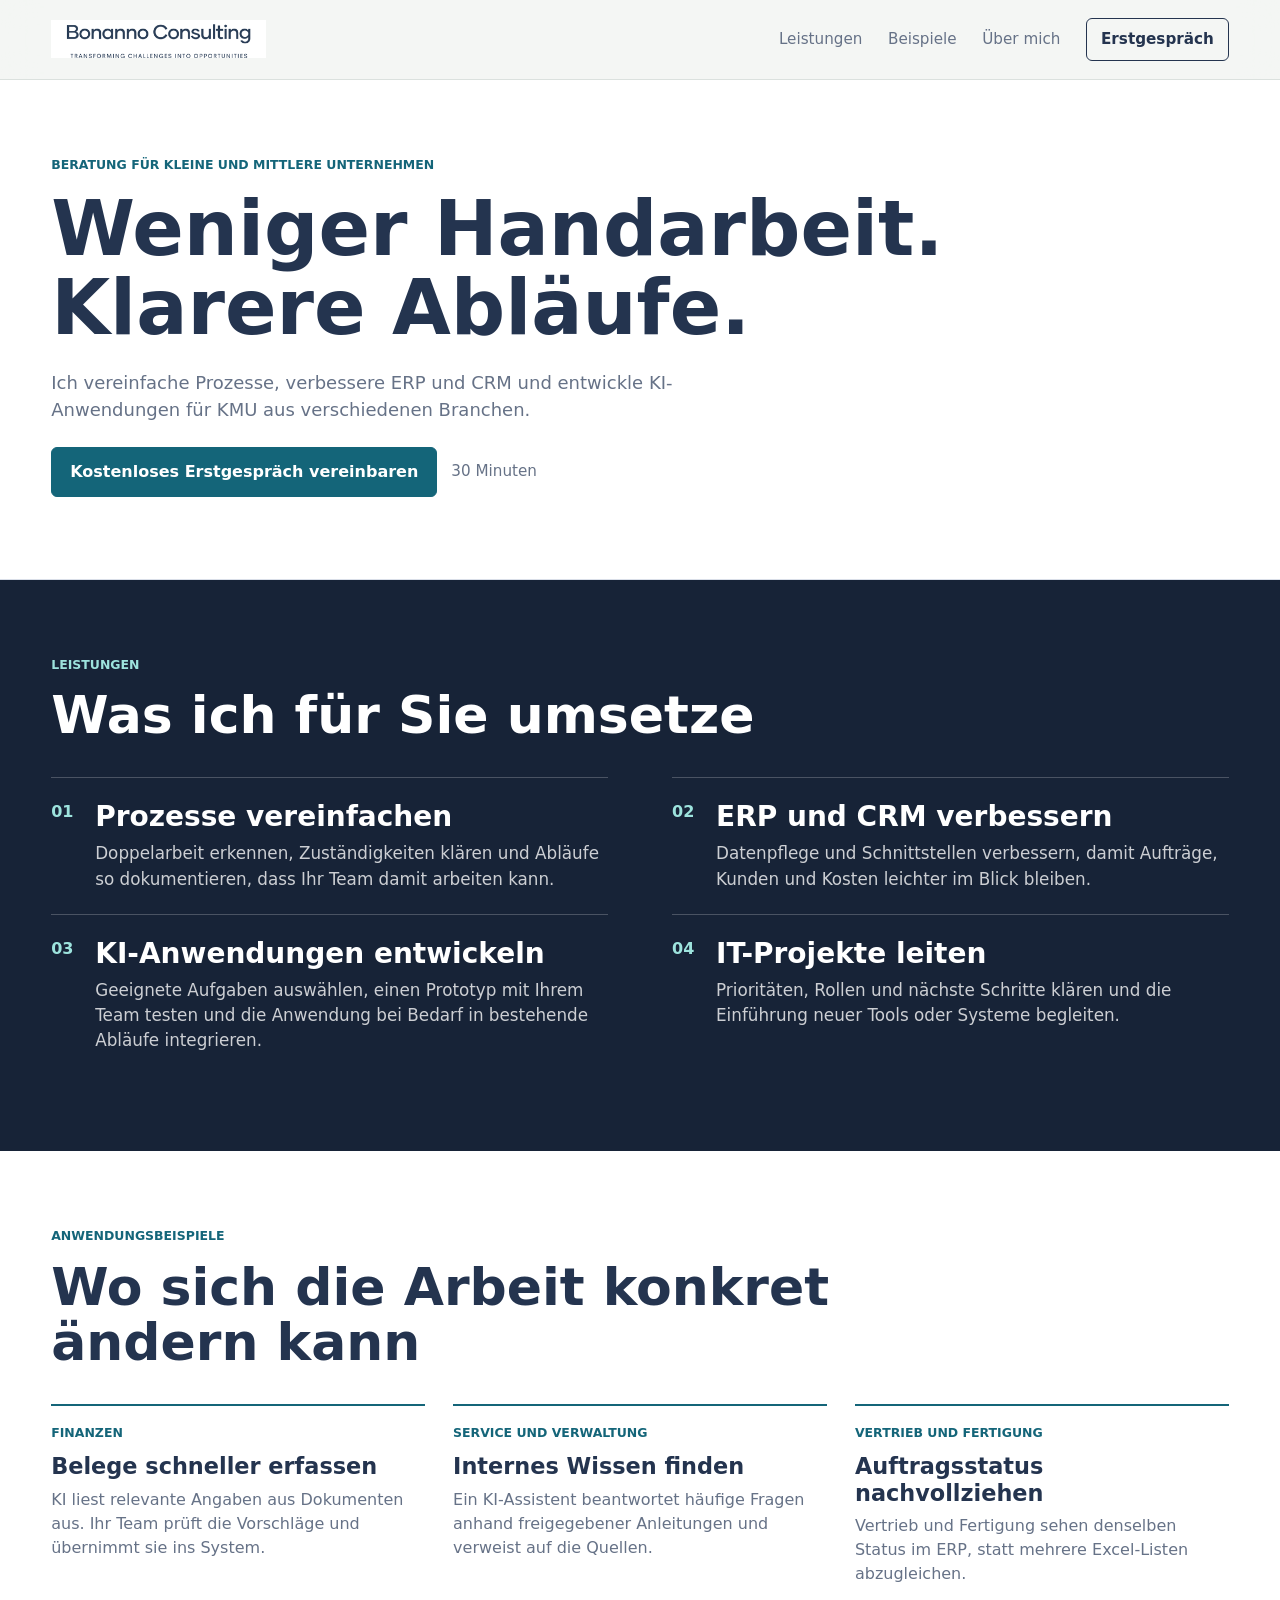
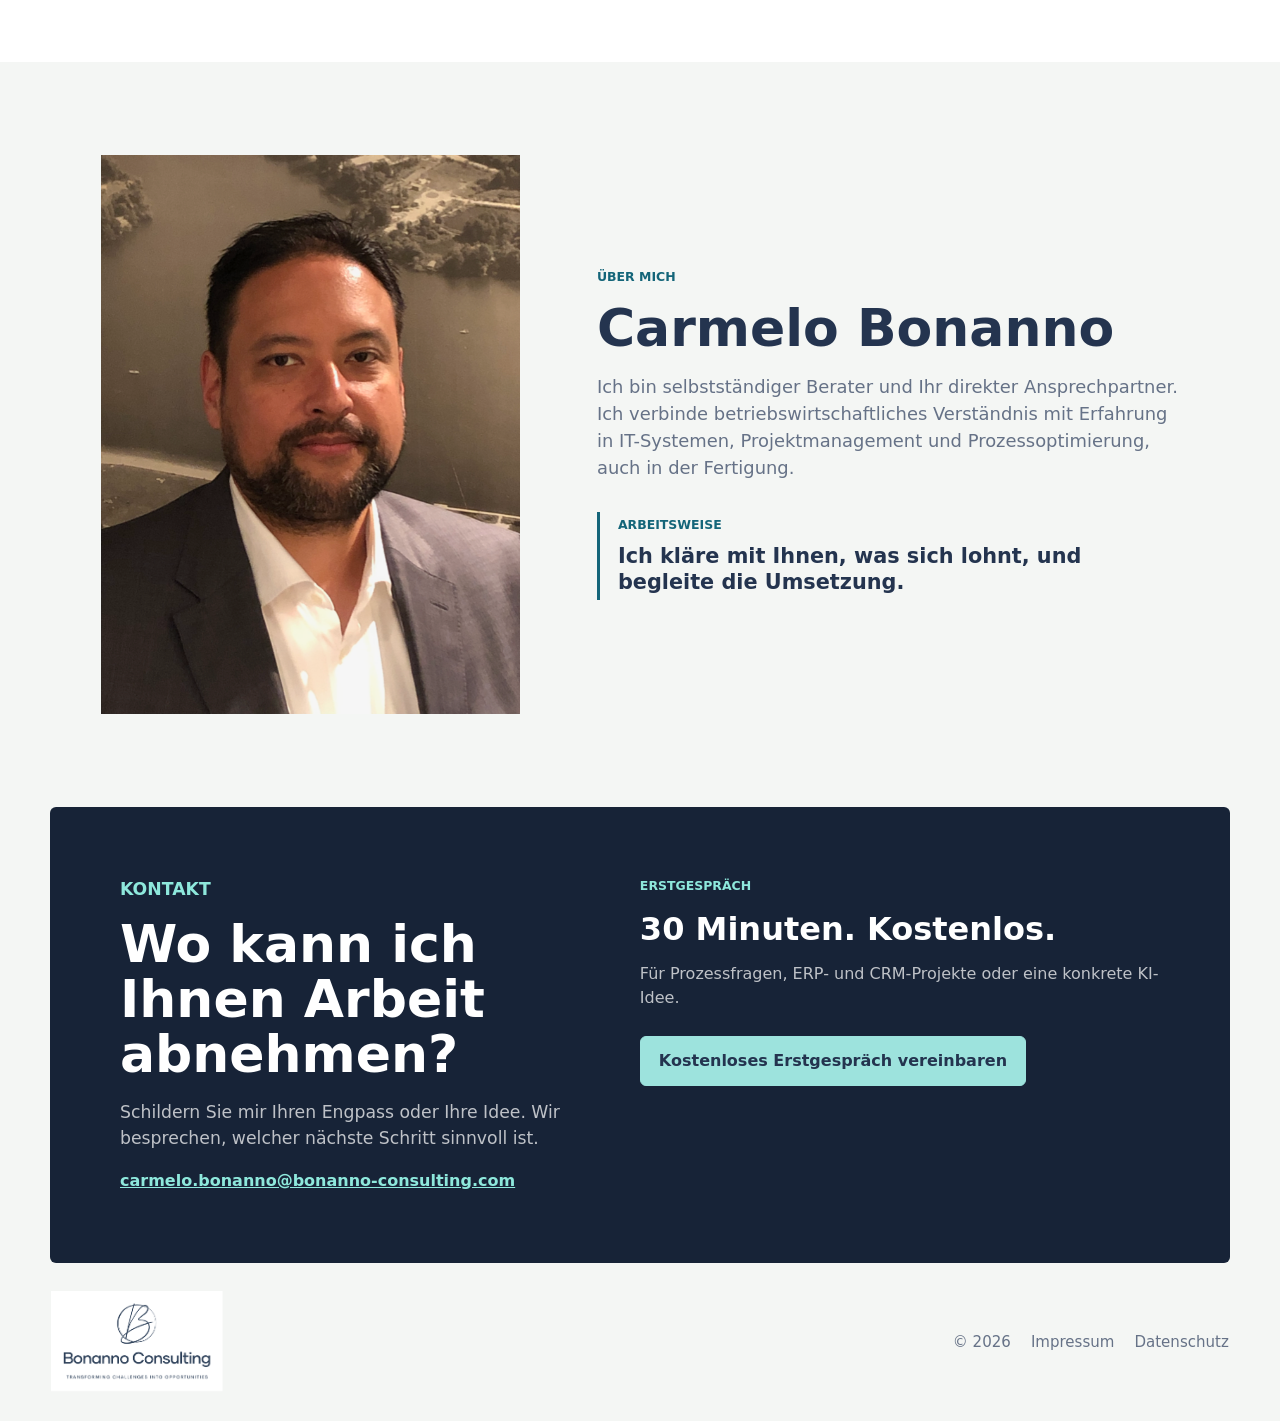
==== commit 6842de39: "Position consulting for cross-industry SMEs and add AI services" ====
--- a/index.html
+++ b/index.html
@@ -3,10 +3,10 @@
   <head>
     <meta charset="utf-8" />
     <meta name="viewport" content="width=device-width, initial-scale=1" />
-    <title>Bonanno Consulting | Digitalisierung und Prozessoptimierung</title>
+    <title>Bonanno Consulting | Prozesse, ERP, CRM und KI für KMU</title>
     <meta
       name="description"
-      content="Bonanno Consulting unterstützt mittelständische Unternehmen bei Digitalisierung, ERP-/CRM-Prozessen und IT-Projektmanagement."
+      content="Branchenübergreifende Beratung für kleine und mittlere Unternehmen: Prozesse vereinfachen, ERP und CRM verbessern, KI-Anwendungen entwickeln und IT-Projekte leiten."
     />
     <link rel="stylesheet" href="styles.css" />
     <link rel="icon" href="assets/bonanno-consulting-logo.png" type="image/png" />
@@ -18,7 +18,7 @@
       </a>
       <nav class="main-nav" aria-label="Hauptnavigation">
         <a href="#leistungen">Leistungen</a>
-        <a href="#wirkung">Wirkung</a>
+        <a href="#wirkung">Beispiele</a>
         <a href="#ueber-mich">Über mich</a>
         <a class="nav-cta" href="https://cal.eu/carmelo-bonanno/30min" target="_blank" rel="noopener">
           Erstgespräch
@@ -29,11 +29,11 @@
     <main id="top">
       <section class="hero">
         <div class="hero-copy">
-          <p class="eyebrow">Bonanno Consulting</p>
-          <h1>Prozesse digitalisieren. Aufwand senken.</h1>
+          <p class="eyebrow">Beratung für kleine und mittlere Unternehmen</p>
+          <h1>Weniger Handarbeit.<br />Klarere Abläufe.</h1>
           <p>
-            Ich helfe mittelständischen Unternehmen, manuelle Abläufe zu reduzieren,
-            ERP-/CRM-Prozesse zu schärfen und digitale Vorhaben sauber umzusetzen.
+            Ich vereinfache Prozesse, verbessere ERP und CRM und entwickle KI-Anwendungen
+            für KMU aus verschiedenen Branchen.
           </p>
           <div class="hero-actions">
             <a
@@ -42,158 +42,70 @@
               target="_blank"
               rel="noopener"
             >
-              Kostenloses Erstgespräch
+              Kostenloses Erstgespräch vereinbaren
             </a>
-            <a class="button ghost" href="#leistungen">Leistungen ansehen</a>
+            <span class="hero-duration">30 Minuten</span>
           </div>
         </div>
-
-        <div class="hero-stage" aria-label="Beratungsfokus">
-          <aside class="hero-card">
-            <span>Fokus</span>
-            <strong>Prozesse. Systeme. Daten.</strong>
-            <p>Strukturierte Analyse, klare Roadmap, pragmatische Umsetzung.</p>
-          </aside>
-          <div class="brief-list" aria-label="Typische Ergebnisse">
-            <div>
-              <span>01</span>
-              <strong>Manuelle Arbeit reduzieren</strong>
-            </div>
-            <div>
-              <span>02</span>
-              <strong>ERP- und CRM-Prozesse schärfen</strong>
-            </div>
-            <div>
-              <span>03</span>
-              <strong>Digitalisierungsprojekte führen</strong>
-            </div>
-          </div>
-        </div>
-      </section>
-
-      <section class="impact-strip" aria-label="Kernnutzen">
-        <article>
-          <span>01</span>
-          <strong>Weniger manuelle Arbeit</strong>
-          <p>Excel-Schleifen, Doppelpflege und Medienbrüche reduzieren.</p>
-        </article>
-        <article>
-          <span>02</span>
-          <strong>Bessere Steuerung</strong>
-          <p>Daten, Status und Kosten schneller sichtbar machen.</p>
-        </article>
-        <article>
-          <span>03</span>
-          <strong>Sichere Umsetzung</strong>
-          <p>Digitalisierungsprojekte strukturiert führen.</p>
-        </article>
-      </section>
-
-      <section class="section split-intro" id="wirkung" aria-labelledby="wirkung-title">
-        <div>
-          <p class="eyebrow">Wirkung</p>
-          <h2 id="wirkung-title">Aus gewachsenen Abläufen wird ein steuerbares System.</h2>
-        </div>
-        <figure class="visual-stack">
-          <img src="assets/systems-dashboard.svg" alt="Beispiel-Dashboard für Prozess- und Systemtransparenz" width="1200" height="820" loading="lazy" />
-          <img src="assets/process-map.svg" alt="Beispiel-Roadmap für Digitalisierungsprojekte" width="1200" height="820" loading="lazy" />
-          <figcaption>Beispielgrafiken. Das Dashboard zeigt fiktive Daten.</figcaption>
-        </figure>
       </section>
 
       <section class="section capabilities" id="leistungen" aria-labelledby="leistungen-title">
         <div class="section-heading">
           <p class="eyebrow">Leistungen</p>
-          <h2 id="leistungen-title">Beratung dort, wo Prozesse und Systeme ineinandergreifen.</h2>
+          <h2 id="leistungen-title">Was ich für Sie umsetze</h2>
         </div>
         <div class="capability-list">
           <article>
             <span>01</span>
             <div>
-              <h3>Prozessanalyse</h3>
-              <p>Abläufe verstehen, Engpässe sichtbar machen, Prioritäten setzen.</p>
+              <h3>Prozesse vereinfachen</h3>
+              <p>Doppelarbeit erkennen, Zuständigkeiten klären und Abläufe so dokumentieren, dass Ihr Team damit arbeiten kann.</p>
             </div>
           </article>
           <article>
             <span>02</span>
             <div>
-              <h3>ERP- & CRM-Optimierung</h3>
-              <p>Systeme näher an Vertrieb, Operations, Finanzen und Daten bringen.</p>
+              <h3>ERP und CRM verbessern</h3>
+              <p>Datenpflege und Schnittstellen verbessern, damit Aufträge, Kunden und Kosten leichter im Blick bleiben.</p>
             </div>
           </article>
-          <article>
+          <article id="ki-entwicklung">
             <span>03</span>
             <div>
-              <h3>IT-Projektmanagement</h3>
-              <p>Vorhaben strukturieren, Beteiligte koordinieren, Umsetzung sichern.</p>
+              <h3>KI-Anwendungen entwickeln</h3>
+              <p>Geeignete Aufgaben auswählen, einen Prototyp mit Ihrem Team testen und die Anwendung bei Bedarf in bestehende Abläufe integrieren.</p>
             </div>
           </article>
           <article>
             <span>04</span>
             <div>
-              <h3>System- und Datenflüsse</h3>
-              <p>Schnittstellen, Verantwortlichkeiten und Informationsqualität verbessern.</p>
-            </div>
-          </article>
-          <article>
-            <span>05</span>
-            <div>
-              <h3>Roadmap</h3>
-              <p>Konkrete nächste Schritte mit Nutzen, Aufwand und Reihenfolge.</p>
+              <h3>IT-Projekte leiten</h3>
+              <p>Prioritäten, Rollen und nächste Schritte klären und die Einführung neuer Tools oder Systeme begleiten.</p>
             </div>
           </article>
         </div>
       </section>
 
-      <section class="section focus" aria-labelledby="fokus-title">
+      <section class="section focus" id="wirkung" aria-labelledby="wirkung-title">
         <div class="section-heading">
-          <p class="eyebrow">Fokusbereiche</p>
-          <h2 id="fokus-title">Pragmatisch für Mittelstand, IT und operative Teams.</h2>
+          <p class="eyebrow">Anwendungsbeispiele</p>
+          <h2 id="wirkung-title">Wo sich die Arbeit konkret ändern kann</h2>
         </div>
         <div class="focus-grid">
           <article>
-            <span>Finance</span>
-            <h3>Transparente Zahlen</h3>
-            <p>Kosten, Daten und Entscheidungsgrundlagen klarer machen.</p>
+            <span>Finanzen</span>
+            <h3>Belege schneller erfassen</h3>
+            <p>KI liest relevante Angaben aus Dokumenten aus. Ihr Team prüft die Vorschläge und übernimmt sie ins System.</p>
           </article>
           <article>
-            <span>IT</span>
-            <h3>Bessere Systeme</h3>
-            <p>Tools, Schnittstellen und Datenflüsse sauber aufstellen.</p>
+            <span>Service und Verwaltung</span>
+            <h3>Internes Wissen finden</h3>
+            <p>Ein KI-Assistent beantwortet häufige Fragen anhand freigegebener Anleitungen und verweist auf die Quellen.</p>
           </article>
           <article>
-            <span>Operations</span>
-            <h3>Stabile Abläufe</h3>
-            <p>Prozesse in Fertigung und Tagesgeschäft effizienter machen.</p>
-          </article>
-        </div>
-      </section>
-
-      <section class="section method" aria-labelledby="vorgehen-title">
-        <div class="section-heading">
-          <p class="eyebrow">Vorgehen</p>
-          <h2 id="vorgehen-title">Vom ersten Überblick zur belastbaren Umsetzung.</h2>
-        </div>
-        <div class="method-grid">
-          <article>
-            <strong>01</strong>
-            <h3>Diagnose</h3>
-            <p>Was bremst wirklich?</p>
-          </article>
-          <article>
-            <strong>02</strong>
-            <h3>Priorisierung</h3>
-            <p>Was bringt schnell Wirkung?</p>
-          </article>
-          <article>
-            <strong>03</strong>
-            <h3>Roadmap</h3>
-            <p>Was wird wann umgesetzt?</p>
-          </article>
-          <article>
-            <strong>04</strong>
-            <h3>Begleitung</h3>
-            <p>Wie bleibt das Projekt auf Kurs?</p>
+            <span>Vertrieb und Fertigung</span>
+            <h3>Auftragsstatus nachvollziehen</h3>
+            <p>Vertrieb und Fertigung sehen denselben Status im ERP, statt mehrere Excel-Listen abzugleichen.</p>
           </article>
         </div>
       </section>
@@ -206,13 +118,13 @@
           <p class="eyebrow">Über mich</p>
           <h2 id="ueber-title">Carmelo Bonanno</h2>
           <p>
-            Ich verbinde IT-Systeme, Digitalisierung, Projektmanagement und
-            Prozessoptimierung. Mein Anspruch: klare Analyse, realistische Prioritäten und
-            Lösungen, die im Alltag funktionieren.
+            Ich bin selbstständiger Berater und Ihr direkter Ansprechpartner. Ich verbinde
+            betriebswirtschaftliches Verständnis mit Erfahrung in IT-Systemen,
+            Projektmanagement und Prozessoptimierung, auch in der Fertigung.
           </p>
           <div class="quote-card">
             <span>Arbeitsweise</span>
-            <strong>Kein Buzzword-Projekt. Ein umsetzbarer Plan.</strong>
+            <strong>Ich kläre mit Ihnen, was sich lohnt, und begleite die Umsetzung.</strong>
           </div>
         </div>
       </section>
@@ -220,26 +132,23 @@
       <section class="section contact" id="kontakt" aria-labelledby="kontakt-title">
         <div class="contact-copy">
           <p class="eyebrow">Kontakt</p>
-          <h2 id="kontakt-title">Lassen Sie uns den ersten Engpass identifizieren.</h2>
-          <p>Buchen Sie direkt einen Termin für ein kostenloses Erstgespräch.</p>
+          <h2 id="kontakt-title">Wo kann ich Ihnen Arbeit abnehmen?</h2>
+          <p>Schildern Sie mir Ihren Engpass oder Ihre Idee. Wir besprechen, welcher nächste Schritt sinnvoll ist.</p>
           <a href="mailto:carmelo.bonanno@bonanno-consulting.com">
             carmelo.bonanno@bonanno-consulting.com
           </a>
         </div>
         <div class="booking-card">
           <span>Erstgespräch</span>
-          <strong>30 Minuten, klarer Blick auf Ihren nächsten Schritt.</strong>
-          <p>
-            Wir klären, wo Prozesse, Systeme oder Daten aktuell bremsen und welche
-            Maßnahmen zuerst sinnvoll sind.
-          </p>
+          <strong>30 Minuten. Kostenlos.</strong>
+          <p>Für Prozessfragen, ERP- und CRM-Projekte oder eine konkrete KI-Idee.</p>
           <a
             class="button primary"
             href="https://cal.eu/carmelo-bonanno/30min"
             target="_blank"
             rel="noopener"
           >
-            Termin buchen
+            Kostenloses Erstgespräch vereinbaren
           </a>
         </div>
       </section>
--- a/styles.css
+++ b/styles.css
@@ -5,12 +5,8 @@
   --muted: #667287;
   --line: #d9dee8;
   --dark: #172337;
-  --dark-soft: #22324c;
-  --accent: #1a7d8f;
-  --green: #42a77c;
-  --purple: #6758c9;
-  --warm: #c49766;
-  --shadow: 0 28px 80px rgba(23, 35, 55, 0.18);
+  --accent: #146579;
+  --accent-light: #9de3dd;
 }
 
 * {
@@ -94,46 +90,22 @@
 }
 
 .hero {
-  position: relative;
-  display: grid;
-  grid-template-columns: minmax(0, 1fr) minmax(340px, 0.58fr);
-  gap: clamp(34px, 6vw, 98px);
-  align-items: center;
-  padding: 64px max(24px, calc((100% - 1180px) / 2)) 92px;
-  overflow: hidden;
-  background: #f7f8f6;
-  color: var(--ink);
-  isolation: isolate;
-}
-
-.hero::after {
-  display: none;
-}
-
-.hero::before {
-  position: absolute;
-  inset: 0;
-  z-index: -1;
   border-bottom: 1px solid var(--line);
-  content: "";
-}
-
-.hero-copy,
-.hero-card {
-  position: relative;
-  z-index: 2;
+  padding: 76px clamp(20px, 4vw, 58px) 82px;
+  background: var(--surface);
 }
 
 .hero-copy {
-  max-width: 820px;
+  max-width: 1180px;
   min-width: 0;
+  margin-inline: auto;
 }
 
 .hero h1 {
-  font-size: 4rem;
+  max-width: none;
+  font-size: 4.75rem;
   font-weight: 780;
   line-height: 1.04;
-  text-wrap: balance;
 }
 
 .eyebrow {
@@ -145,9 +117,8 @@
   text-transform: uppercase;
 }
 
-.hero .eyebrow,
 .capabilities .eyebrow {
-  color: var(--accent);
+  color: var(--accent-light);
 }
 
 h1,
@@ -161,7 +132,7 @@
   max-width: 780px;
   margin-bottom: 22px;
   font-family: "Avenir Next", Avenir, "Helvetica Neue", ui-sans-serif, system-ui, sans-serif;
-  font-size: clamp(2.9rem, 5.7vw, 5.55rem);
+  font-size: 3rem;
   font-weight: 900;
   line-height: 0.92;
   letter-spacing: 0;
@@ -170,8 +141,8 @@
 h2 {
   max-width: 930px;
   margin-bottom: 18px;
-  font-size: clamp(2.2rem, 4.6vw, 4.25rem);
-  line-height: 0.98;
+  font-size: 3.25rem;
+  line-height: 1.06;
   letter-spacing: 0;
 }
 
@@ -190,9 +161,15 @@
 
 .hero-actions {
   display: flex;
+  align-items: center;
   flex-wrap: wrap;
   gap: 14px;
   margin-top: 24px;
+}
+
+.hero-duration {
+  color: var(--muted);
+  font-size: 0.95rem;
 }
 
 .button {
@@ -209,14 +186,14 @@
 }
 
 .button.primary {
-  border: 1px solid var(--warm);
-  background: var(--warm);
-  color: #141b26;
-}
-
-.button.ghost {
-  border: 1px solid var(--line);
-  background: #fff;
+  border: 1px solid var(--accent);
+  background: var(--accent);
+  color: #fff;
+}
+
+.booking-card .button.primary {
+  border-color: var(--accent-light);
+  background: var(--accent-light);
   color: var(--ink);
 }
 
@@ -225,140 +202,27 @@
   transform: translateY(-1px);
 }
 
-.hero-stage {
-  position: relative;
-  z-index: 2;
-  display: grid;
-  grid-template-columns: minmax(0, 1fr);
-  gap: 18px;
-}
-
-.hero-stage::before {
-  position: absolute;
-  inset: -24px;
-  z-index: -1;
-  border: 1px solid var(--line);
-  content: "";
-}
-
-.hero-stage::after {
-  position: absolute;
-  top: -24px;
-  right: -24px;
-  width: 72px;
-  height: 72px;
-  border-top: 6px solid var(--warm);
-  border-right: 6px solid var(--warm);
-  content: "";
-}
-
-.hero-card {
-  padding: 30px;
-  border-left: 5px solid var(--warm);
-  background: var(--dark);
-  color: #fff;
-}
-
-.hero-card span,
 .quote-card span,
 .focus-grid span {
   display: block;
   margin-bottom: 10px;
-  color: #8ee8dc;
+  color: var(--accent);
   font-size: 0.78rem;
   font-weight: 900;
   text-transform: uppercase;
 }
 
-.brief-list {
-  display: grid;
-  border: 1px solid var(--line);
-  background: #fff;
-}
-
-.brief-list div {
-  display: grid;
-  grid-template-columns: 48px minmax(0, 1fr);
-  gap: 16px;
-  padding: 18px 20px;
-  border-bottom: 1px solid var(--line);
-}
-
-.brief-list div:last-child {
-  border-bottom: 0;
-}
-
-.brief-list span {
-  color: var(--accent);
-  font-weight: 900;
-}
-
-.brief-list strong {
-  font-size: 1rem;
-  line-height: 1.25;
-}
-
-.hero-card strong {
-  display: block;
-  margin-bottom: 10px;
-  font-size: 1.7rem;
-  line-height: 1.05;
-}
-
-.hero-card p {
-  margin-bottom: 0;
-  color: rgba(255, 255, 255, 0.76);
-}
-
-.impact-strip {
-  position: relative;
-  z-index: 3;
-  display: grid;
-  grid-template-columns: repeat(3, minmax(0, 1fr));
-  max-width: 1180px;
-  margin: -48px auto 0;
-  border-radius: 6px;
-  background: #fff;
-  box-shadow: var(--shadow);
-}
-
-.impact-strip article {
-  min-height: 160px;
-  padding: 26px;
-  border-right: 1px solid var(--line);
-}
-
-.impact-strip article:last-child {
-  border-right: 0;
-}
-
-.impact-strip span {
-  display: block;
-  margin-bottom: 18px;
-  color: var(--green);
-  font-weight: 900;
-}
-
-.impact-strip strong {
-  display: block;
-  margin-bottom: 8px;
-  font-size: 1.18rem;
-}
-
-.impact-strip p {
-  margin-bottom: 0;
-  color: var(--muted);
-}
-
 .section {
-  padding: clamp(78px, 10vw, 132px) clamp(20px, 4vw, 58px);
+  padding: 76px clamp(20px, 4vw, 58px);
+}
+
+main [id] {
+  scroll-margin-top: 96px;
 }
 
 .section-heading,
-.split-intro,
 .capability-list,
 .focus-grid,
-.method-grid,
 .about,
 .contact {
   max-width: 1180px;
@@ -370,70 +234,39 @@
   margin-bottom: 34px;
 }
 
-.split-intro {
-  display: grid;
-  grid-template-columns: minmax(0, 1fr) minmax(0, 1fr);
-  gap: clamp(32px, 6vw, 86px);
-  align-items: center;
-}
-
-.split-intro h2 {
-  font-size: 2.75rem;
-  line-height: 1.08;
-}
-
-.visual-stack {
-  display: grid;
-  grid-template-columns: repeat(2, minmax(0, 1fr));
-  gap: 12px;
-  margin: 0;
-}
-
-.visual-stack img {
-  width: 100%;
-  height: auto;
-  border: 1px solid var(--line);
-  border-radius: 6px;
-  box-shadow: 0 20px 60px rgba(8, 15, 18, 0.1);
-}
-
-.visual-stack figcaption {
-  grid-column: 1 / -1;
-  color: var(--muted);
-  font-size: 0.875rem;
-}
-
 .capabilities {
   background: var(--dark);
   color: #fff;
 }
 
 .capability-list {
-  border-top: 1px solid rgba(255, 255, 255, 0.18);
+  display: grid;
+  grid-template-columns: repeat(2, minmax(0, 1fr));
+  column-gap: clamp(28px, 5vw, 72px);
 }
 
 .capability-list article {
   display: grid;
-  grid-template-columns: 90px minmax(0, 1fr);
-  gap: 20px;
-  padding: 30px 0;
-  border-bottom: 1px solid rgba(255, 255, 255, 0.18);
+  grid-template-columns: 2rem minmax(0, 1fr);
+  gap: 12px;
+  padding: 22px 0;
+  border-top: 1px solid rgba(255, 255, 255, 0.22);
 }
 
 .capability-list span {
-  color: var(--green);
+  color: var(--accent-light);
   font-weight: 900;
 }
 
 .capability-list h3 {
   max-width: 680px;
-  font-size: clamp(1.6rem, 3vw, 2.5rem);
+  font-size: 1.75rem;
 }
 
 .capability-list p {
   max-width: 680px;
   margin-bottom: 0;
-  color: rgba(255, 255, 255, 0.68);
+  color: rgba(255, 255, 255, 0.78);
   font-size: 1.05rem;
 }
 
@@ -444,73 +277,21 @@
 .focus-grid {
   display: grid;
   grid-template-columns: repeat(3, minmax(0, 1fr));
-  gap: 18px;
+  gap: 28px;
 }
 
 .focus-grid article {
-  min-height: 300px;
-  padding: 26px;
-  border-radius: 6px;
-  color: #fff;
-  background:
-    linear-gradient(180deg, rgba(8, 15, 18, 0.08), rgba(8, 15, 18, 0.72)),
-    linear-gradient(135deg, var(--accent), var(--dark));
-}
-
-.focus-grid article:nth-child(2) {
-  background:
-    linear-gradient(180deg, rgba(8, 15, 18, 0.08), rgba(8, 15, 18, 0.74)),
-    linear-gradient(135deg, var(--purple), var(--dark));
-}
-
-.focus-grid article:nth-child(3) {
-  background:
-    linear-gradient(180deg, rgba(8, 15, 18, 0.08), rgba(8, 15, 18, 0.74)),
-    linear-gradient(135deg, var(--warm), var(--dark));
-}
-
-.focus-grid span {
-  color: rgba(255, 255, 255, 0.78);
+  padding-top: 18px;
+  border-top: 2px solid var(--accent);
 }
 
 .focus-grid h3 {
-  margin-top: 120px;
-  font-size: 1.8rem;
+  font-size: 1.4rem;
 }
 
 .focus-grid p {
   margin-bottom: 0;
-  color: rgba(255, 255, 255, 0.75);
-}
-
-.method {
-  background: var(--bg);
-}
-
-.method-grid {
-  display: grid;
-  grid-template-columns: repeat(4, minmax(0, 1fr));
-  gap: 1px;
-  background: var(--line);
-  border: 1px solid var(--line);
-}
-
-.method-grid article {
-  min-height: 230px;
-  padding: 26px;
-  background: #fff;
-}
-
-.method-grid strong {
-  display: block;
-  margin-bottom: 72px;
-  color: var(--green);
-}
-
-.method-grid p {
-  margin-bottom: 0;
   color: var(--muted);
-  font-size: 1.06rem;
 }
 
 .about {
@@ -520,24 +301,11 @@
   align-items: center;
 }
 
-.about-image {
-  position: relative;
-}
-
-.about-image::before {
-  position: absolute;
-  inset: 28px -24px -24px 24px;
-  z-index: -1;
-  background: var(--green);
-  content: "";
-}
-
 .about-image img {
   width: 100%;
   height: auto;
   max-height: 640px;
   border-radius: 6px;
-  box-shadow: var(--shadow);
   object-fit: cover;
   object-position: center top;
 }
@@ -551,18 +319,12 @@
 .quote-card {
   max-width: 560px;
   margin-top: 30px;
-  padding: 24px;
-  border-left: 5px solid var(--green);
-  background: #fff;
-  box-shadow: 0 18px 50px rgba(8, 15, 18, 0.08);
-}
-
-.quote-card span {
-  color: var(--accent);
+  padding: 4px 0 4px 18px;
+  border-left: 3px solid var(--accent);
 }
 
 .quote-card strong {
-  font-size: 1.55rem;
+  font-size: 1.3rem;
   line-height: 1.18;
 }
 
@@ -595,10 +357,7 @@
 .booking-card {
   display: grid;
   gap: 16px;
-  padding: 26px;
-  border: 1px solid rgba(255, 255, 255, 0.14);
-  border-radius: 6px;
-  background: rgba(255, 255, 255, 0.08);
+  justify-items: start;
 }
 
 .booking-card span {
@@ -610,7 +369,7 @@
 
 .booking-card strong {
   max-width: 520px;
-  font-size: clamp(1.6rem, 3vw, 2.45rem);
+  font-size: 2rem;
   line-height: 1.08;
 }
 
@@ -733,41 +492,15 @@
 
 @media (max-width: 980px) {
   .hero {
-    grid-template-columns: minmax(0, 1fr);
-    padding: 44px 24px 34px;
-    gap: 28px;
+    padding-block: 64px;
   }
 
   .hero h1 {
     font-size: 3.25rem;
   }
 
-  .impact-strip,
-  .split-intro,
-  .visual-stack,
-  .focus-grid,
-  .method-grid,
-  .about,
-  .contact {
-    grid-template-columns: minmax(0, 1fr);
-  }
-
-  .impact-strip {
-    margin: 0 24px;
-  }
-
-  .impact-strip article {
-    border-right: 0;
-    border-bottom: 1px solid var(--line);
-  }
-
-  .impact-strip article:last-child {
-    border-bottom: 0;
-  }
-
-  .hero-stage::before,
-  .hero-stage::after {
-    display: none;
+  h2 {
+    font-size: 2.6rem;
   }
 }
 
@@ -790,7 +523,6 @@
   }
 
   .nav-cta,
-  .hero-actions,
   .button {
     width: 100%;
   }
@@ -805,31 +537,40 @@
     padding-left: 18px;
   }
 
-  .impact-strip {
-    margin-right: 18px;
-    margin-left: 18px;
+  .hero,
+  .section {
+    padding-block: 48px;
+  }
+
+  main [id] {
+    scroll-margin-top: 16px;
   }
 
   .hero h1 {
     font-size: 2.5rem;
   }
 
-  .split-intro h2 {
+  h2 {
     font-size: 2rem;
   }
 
-  .capability-list article {
-    grid-template-columns: 1fr;
-    gap: 10px;
-  }
-
-  .contact,
-  .booking-card {
-    padding: 22px;
-  }
-
-  .about-image::before {
-    inset: 14px -10px -14px 10px;
+  .capability-list,
+  .focus-grid,
+  .about,
+  .contact {
+    grid-template-columns: minmax(0, 1fr);
+  }
+
+  .capability-list h3 {
+    font-size: 1.4rem;
+  }
+
+  .hero-actions {
+    justify-content: center;
+  }
+
+  .contact {
+    padding: 36px 22px;
   }
 
   .site-footer {
@@ -839,6 +580,14 @@
 }
 
 @media (max-width: 360px) {
+  .main-nav .nav-cta {
+    display: none;
+  }
+
+  .hero {
+    padding-block: 36px;
+  }
+
   .hero h1 {
     font-size: 2.125rem;
   }
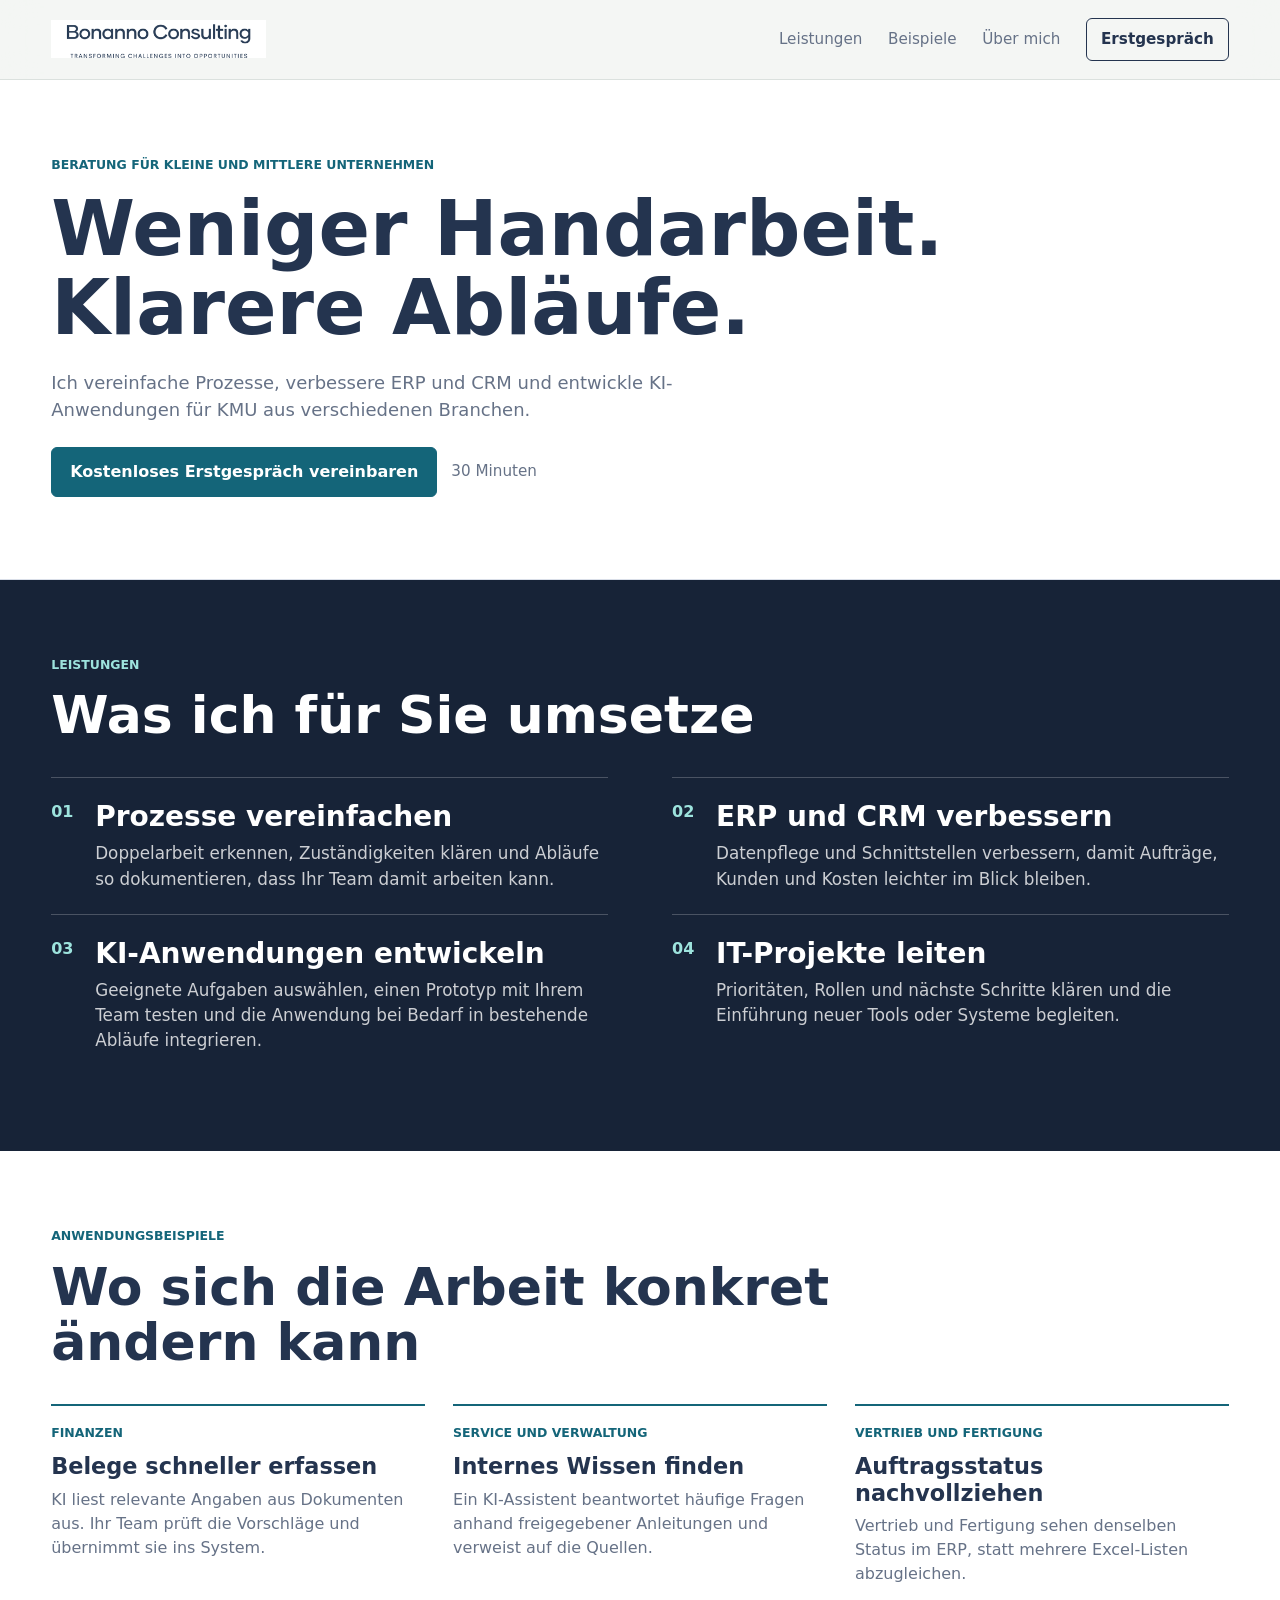
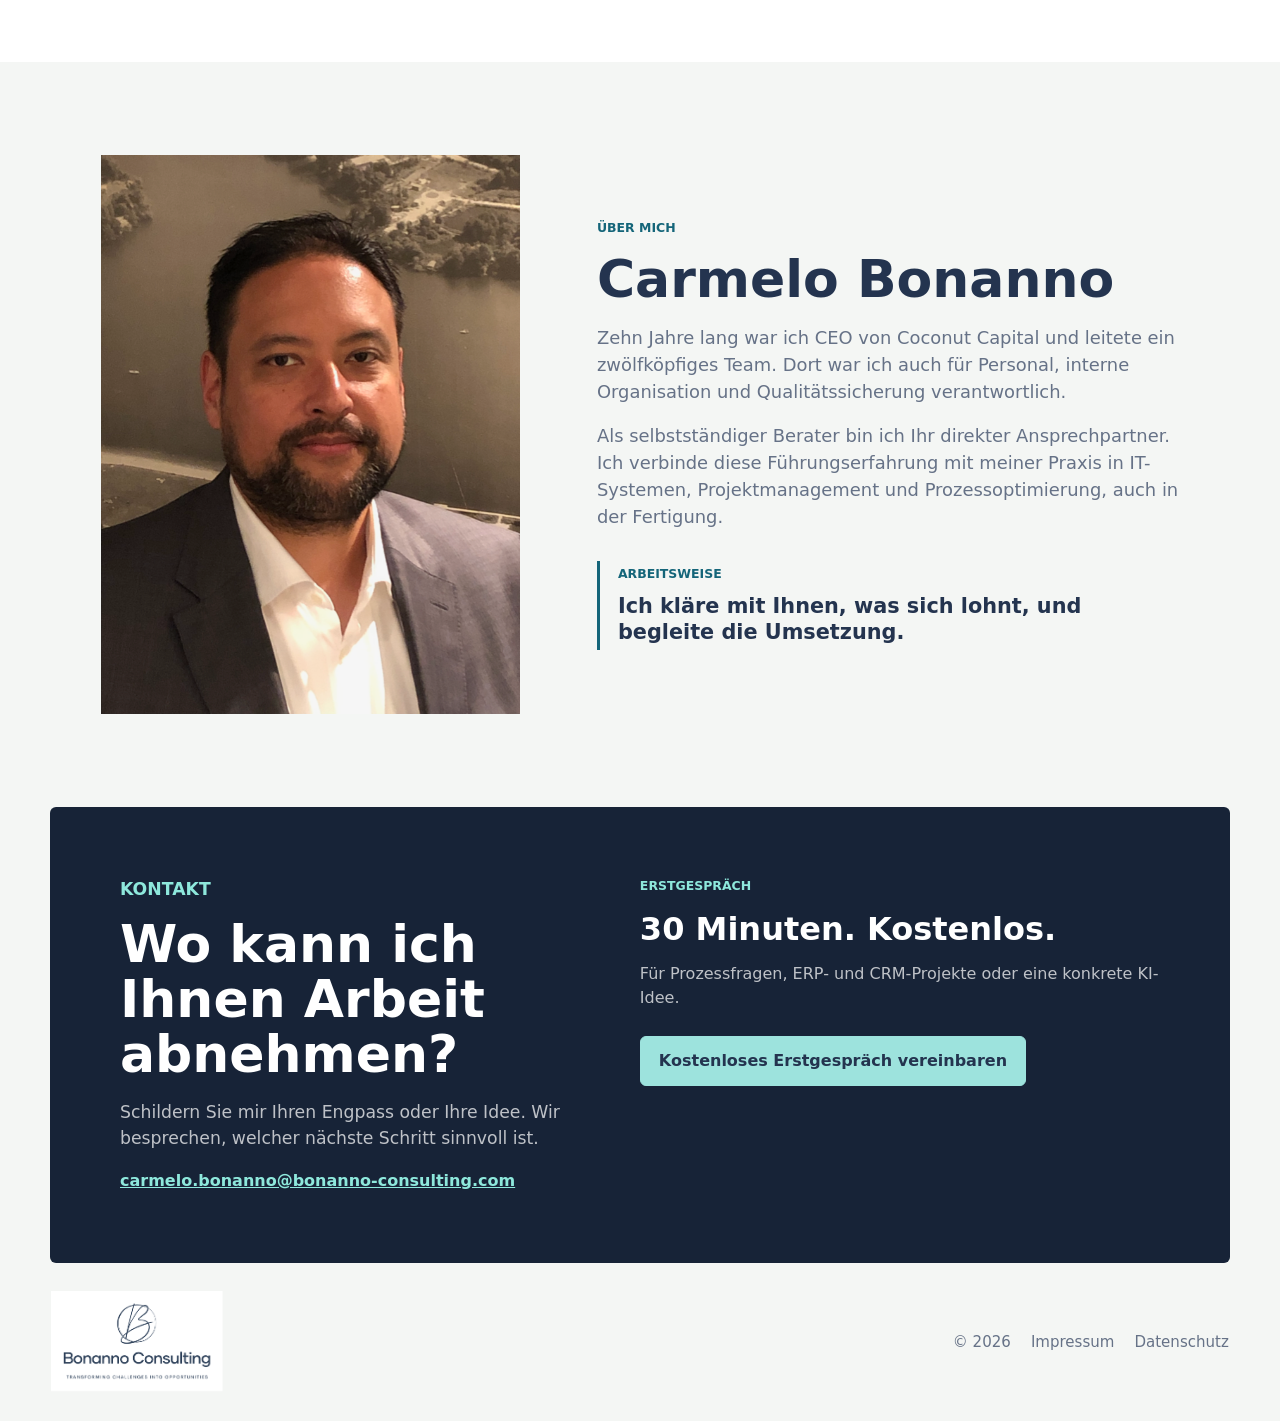
==== commit 9eabd7d2: "Add Coconut Capital leadership experience to profile" ====
--- a/index.html
+++ b/index.html
@@ -118,8 +118,13 @@
           <p class="eyebrow">Über mich</p>
           <h2 id="ueber-title">Carmelo Bonanno</h2>
           <p>
-            Ich bin selbstständiger Berater und Ihr direkter Ansprechpartner. Ich verbinde
-            betriebswirtschaftliches Verständnis mit Erfahrung in IT-Systemen,
+            Zehn Jahre lang war ich CEO von Coconut Capital und leitete ein zwölfköpfiges
+            Team. Dort war ich auch für Personal, interne Organisation und
+            Qualitätssicherung verantwortlich.
+          </p>
+          <p>
+            Als selbstständiger Berater bin ich Ihr direkter Ansprechpartner. Ich
+            verbinde diese Führungserfahrung mit meiner Praxis in IT-Systemen,
             Projektmanagement und Prozessoptimierung, auch in der Fertigung.
           </p>
           <div class="quote-card">
